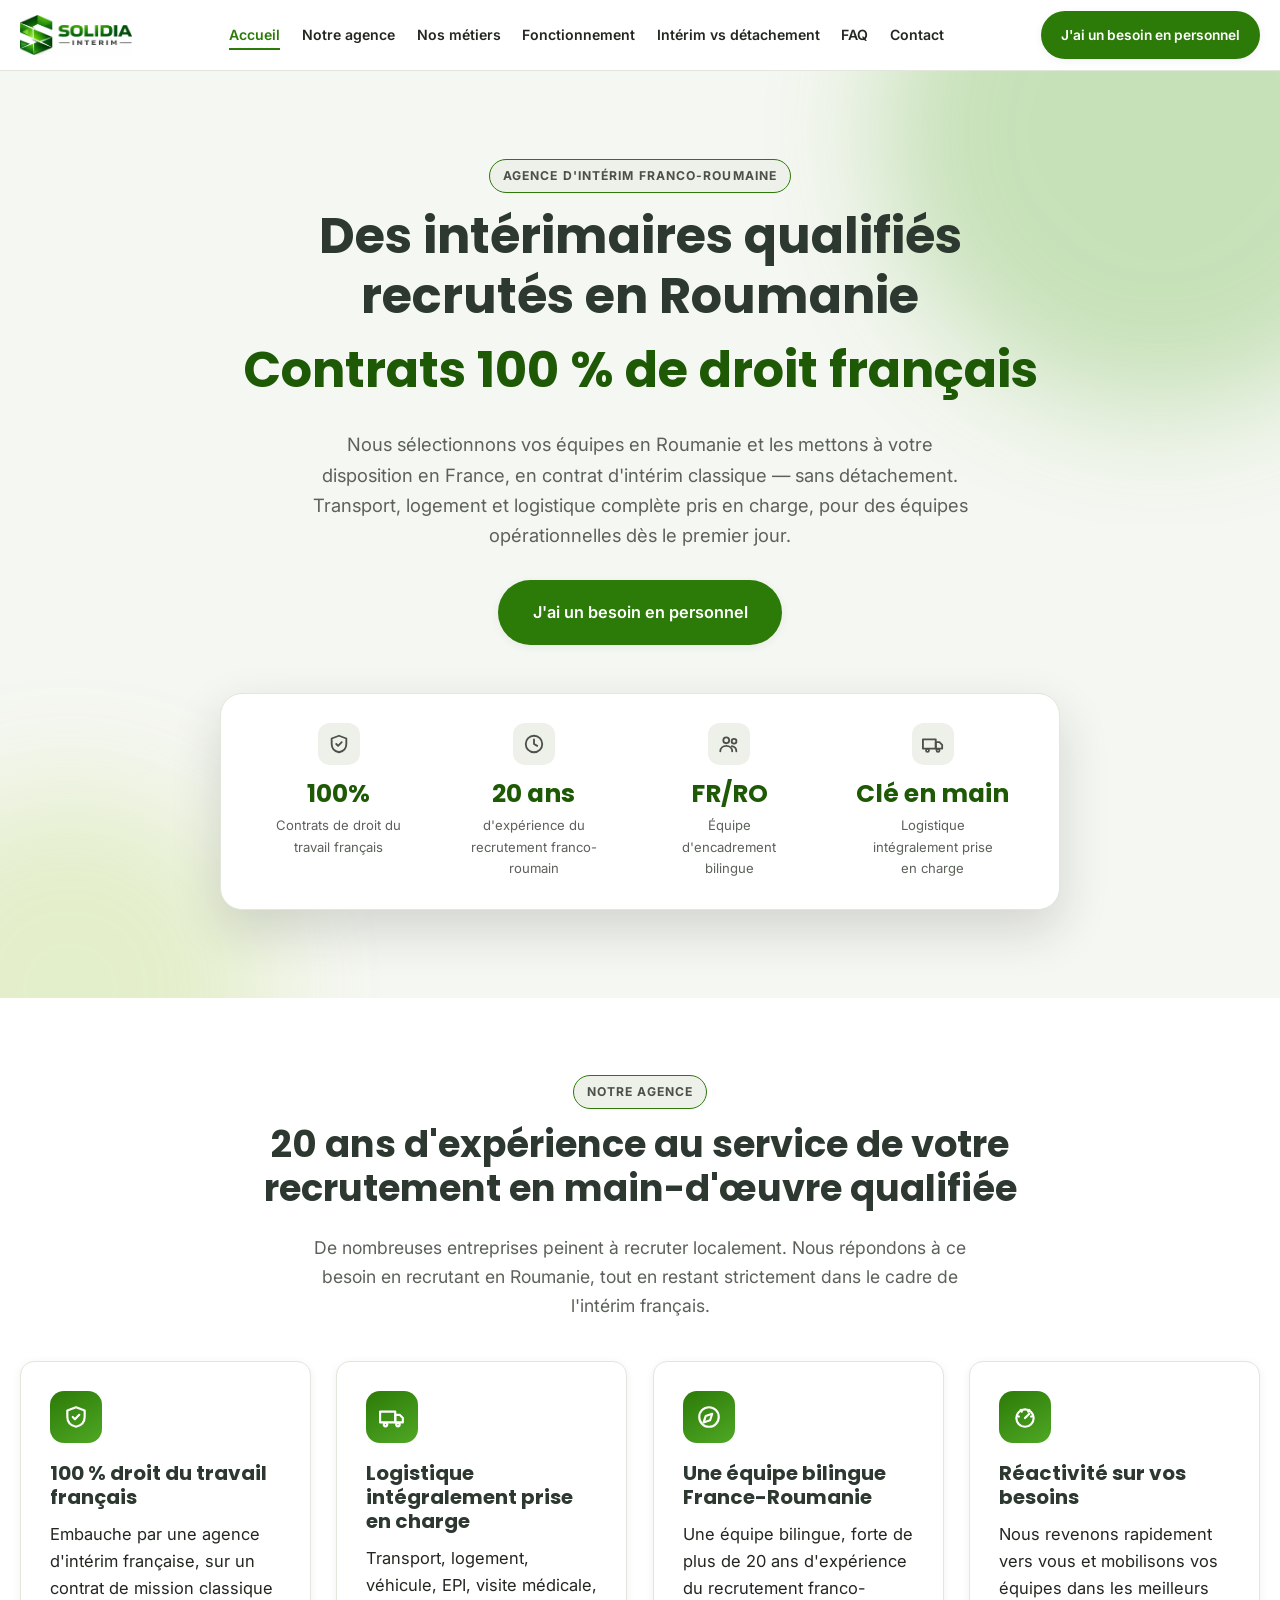
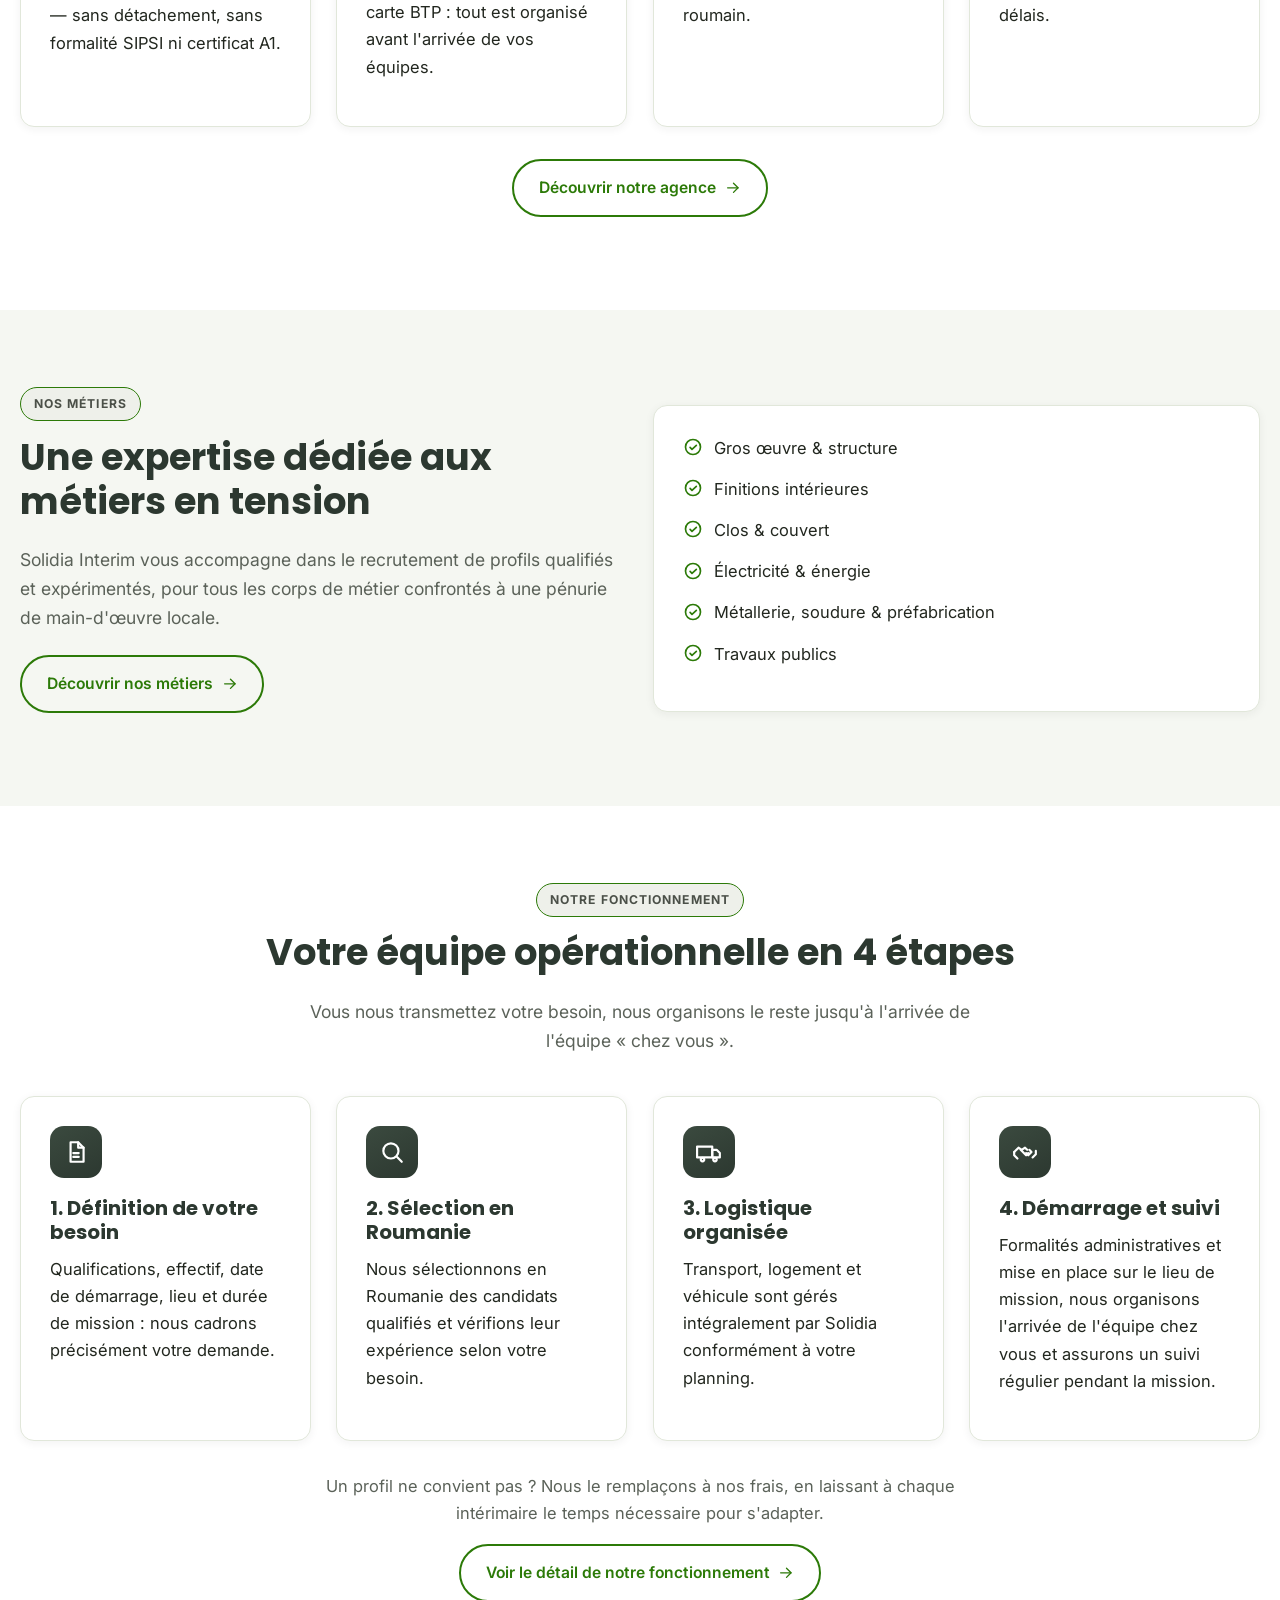
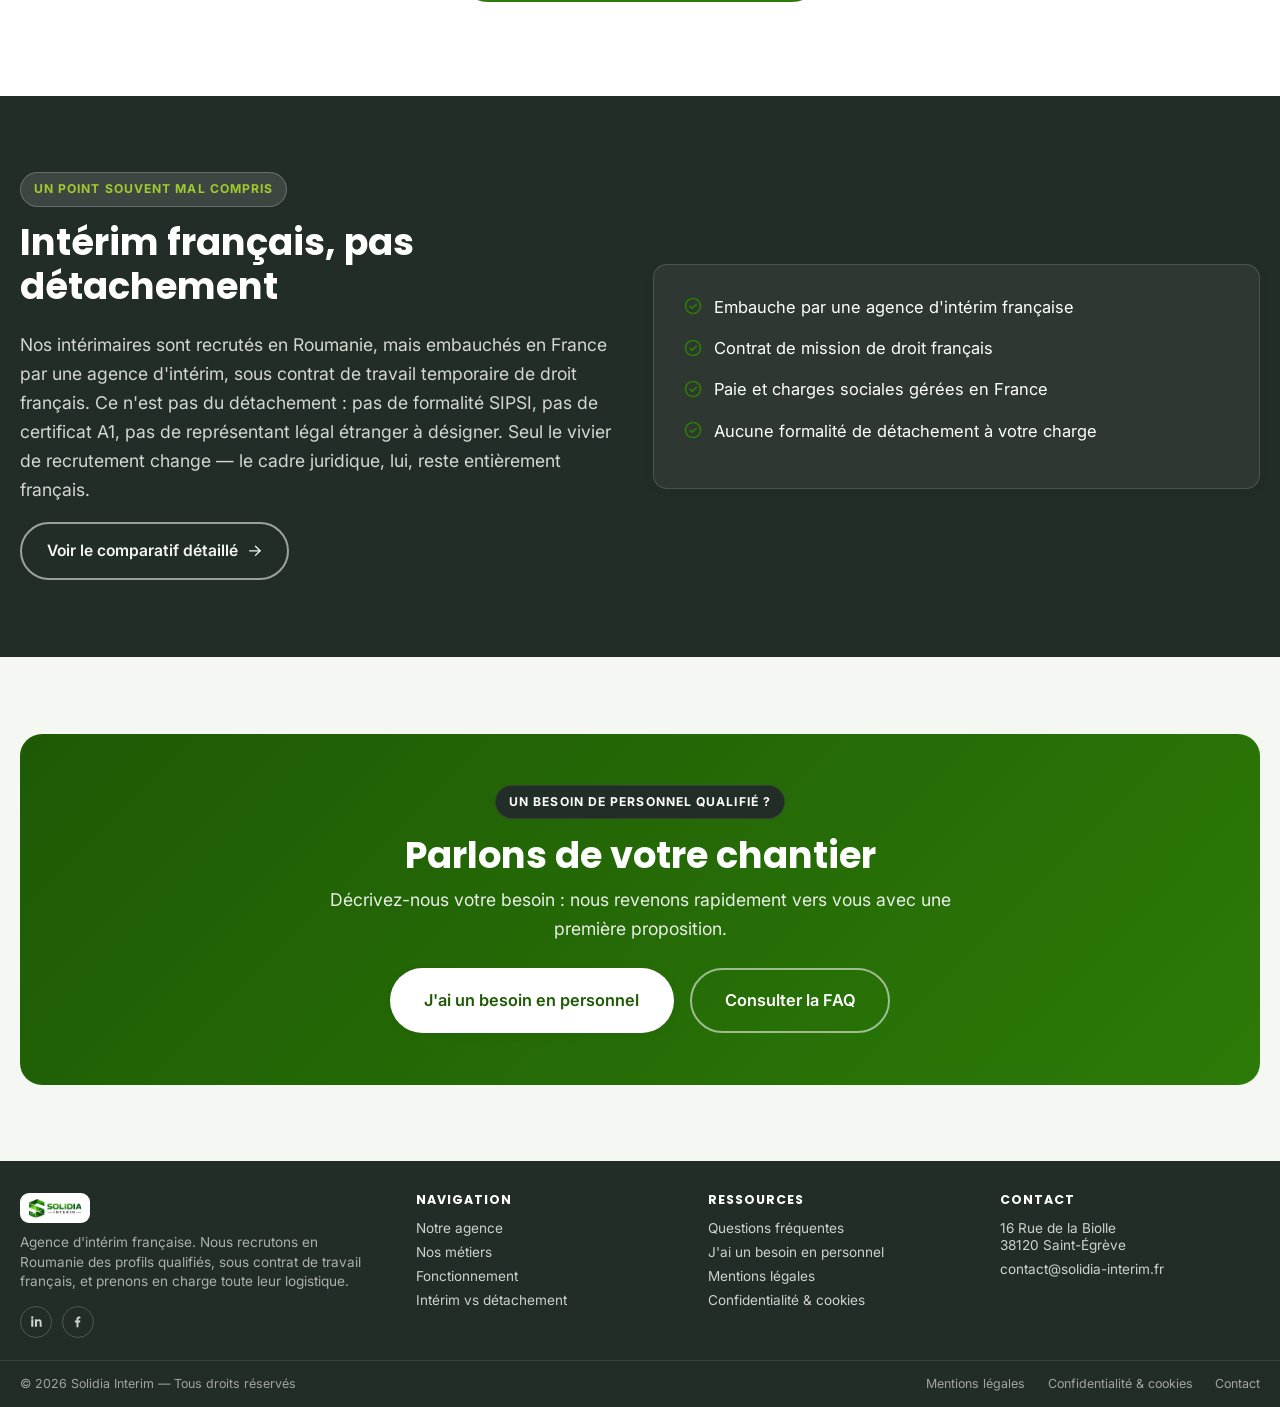
==== index.html @ 589eca1e "Add files via upload" ====
<!DOCTYPE html>
<html lang="fr">
<head>
<!-- Google tag (gtag.js) -->
<script async src="https://www.googletagmanager.com/gtag/js?id=G-4DT7WK8C0K"></script>
<script>
  window.dataLayer = window.dataLayer || [];
  function gtag(){dataLayer.push(arguments);}
  gtag('js', new Date());
  gtag('config', 'G-4DT7WK8C0K');
</script>
<meta charset="UTF-8">
<meta name="viewport" content="width=device-width, initial-scale=1.0">
<title>Solidia Interim | Intérim BTP, recrutement en Roumanie</title>
<meta name="description" content="Solidia Interim recrute vos intérimaires qualifiés en Roumanie sous contrat 100% droit du travail français. Transport, logement et véhicule pris en charge.">
<link rel="canonical" href="https://www.solidia-interim.fr/">
<meta name="robots" content="index, follow">
<meta name="author" content="Solidia Interim">
<link rel="icon" type="image/png" href="images/favicon-32.png" sizes="32x32">
<link rel="icon" type="image/png" href="images/favicon-512.png" sizes="512x512">
<link rel="apple-touch-icon" href="images/apple-touch-icon.png">
<meta property="og:type" content="website">
<meta property="og:site_name" content="Solidia Interim">
<meta property="og:title" content="Solidia Interim | Intérim BTP, recrutement en Roumanie">
<meta property="og:description" content="Solidia Interim recrute vos intérimaires qualifiés en Roumanie sous contrat 100% droit du travail français. Transport, logement et véhicule pris en charge.">
<meta property="og:url" content="https://www.solidia-interim.fr/">
<meta property="og:image" content="https://www.solidia-interim.fr/images/og-image.png">
<meta property="og:image:width" content="1200">
<meta property="og:image:height" content="630">
<meta name="twitter:image" content="https://www.solidia-interim.fr/images/og-image.png">
<meta property="og:locale" content="fr_FR">
<meta name="twitter:card" content="summary_large_image">
<meta name="twitter:title" content="Solidia Interim | Intérim BTP, recrutement en Roumanie">
<meta name="twitter:description" content="Solidia Interim recrute vos intérimaires qualifiés en Roumanie sous contrat 100% droit du travail français. Transport, logement et véhicule pris en charge.">
<link rel="preconnect" href="https://fonts.googleapis.com">
<link rel="preconnect" href="https://fonts.gstatic.com" crossorigin>
<link href="https://fonts.googleapis.com/css2?family=Inter:wght@400;500;600;700&family=Poppins:wght@600;700&display=swap" rel="stylesheet">
<link rel="stylesheet" href="css/styles.css">
<script type="application/ld+json">
{
  "@context": "https://schema.org",
  "@type": "EmploymentAgency",
  "name": "Solidia Interim",
  "url": "https://www.solidia-interim.fr/",
  "logo": "https://www.solidia-interim.fr/images/logo.png",
  "image": "https://www.solidia-interim.fr/images/logo.png",
  "description": "Agence d'intérim française spécialisée dans le recrutement de personnel qualifié en Roumanie, sous contrats 100% droit du travail français, avec prise en charge complète du transport, du logement et du véhicule.",
  "areaServed": {
    "@type": "Country",
    "name": "France"
  },
  "address": {
    "@type": "PostalAddress",
    "streetAddress": "16 Rue de la Biolle",
    "postalCode": "38120",
    "addressLocality": "Saint-Égrève",
    "addressCountry": "FR"
  },
  "sameAs": []
}
</script>
</head>
<body>
<a class="skip-link" href="#main">Aller au contenu</a>
<header class="site-header">
  <div class="container header-bar">
    <a href="index.html" class="brand" aria-label="Solidia Interim — accueil">
      <img src="images/logo.png" alt="Solidia Interim" width="180" height="64" style="height:40px;width:auto;flex:none;">
    </a>
    <nav class="main-nav" aria-label="Navigation principale">
      <ul style="display:flex; gap:1.35rem; align-items:center;">
        <li><a href="index.html" class="active">Accueil</a></li>
        <li><a href="qui-sommes-nous.html">Notre agence</a></li>
        <li><a href="nos-secteurs.html">Nos métiers</a></li>
        <li><a href="comment-ca-marche.html">Fonctionnement</a></li>
        <li><a href="interim-vs-detachement.html">Intérim vs détachement</a></li>
        <li><a href="faq.html">FAQ</a></li>
        <li><a href="contact.html">Contact</a></li>
      </ul>
    </nav>
    <div class="header-cta">
      <a class="btn btn-primary" href="contact.html">J'ai un besoin en personnel</a>
      <button class="nav-toggle" aria-label="Ouvrir le menu"><svg viewBox="0 0 24 24" fill="none" stroke="currentColor" stroke-width="2" stroke-linecap="round" stroke-linejoin="round"><path d="M3 6h18M3 12h18M3 18h18"/></svg></button>
    </div>
  </div>
</header>
<div class="mobile-nav" role="dialog" aria-modal="true">
  <div class="mobile-nav-head">
    <img src="images/logo.png" alt="Solidia Interim" style="height:34px;width:auto;background:#fff;padding:.4rem .6rem;border-radius:8px;">
    <button class="mobile-nav-close" aria-label="Fermer le menu" style="background:none;border:none;color:#fff;"><svg viewBox="0 0 24 24" fill="none" stroke="currentColor" stroke-width="2" stroke-linecap="round" stroke-linejoin="round"><path d="M18 6L6 18M6 6l12 12"/></svg></button>
  </div>
  <a href="index.html">Accueil</a>
      <a href="qui-sommes-nous.html">Notre agence</a>
      <a href="nos-secteurs.html">Nos métiers</a>
      <a href="comment-ca-marche.html">Fonctionnement</a>
      <a href="interim-vs-detachement.html">Intérim vs détachement</a>
      <a href="faq.html">FAQ</a>
      <a href="contact.html">Contact</a>
  <a class="btn btn-primary btn-block" href="contact.html">J'ai un besoin en personnel</a>
</div>
<main id="main">

<section class="hero">
  <div class="hero-blob b1"></div>
  <div class="hero-blob b2"></div>
  <div class="container">
    <span class="kicker">Agence d'intérim franco-roumaine</span>
    <h1>Des intérimaires qualifiés<br>recrutés en Roumanie<br><span class="accent">Contrats 100&nbsp;% de droit français</span></h1>
    <p class="lead">Nous sélectionnons vos équipes en Roumanie et les mettons à votre disposition en France, en contrat d'intérim classique — sans détachement. Transport, logement et logistique complète pris en charge, pour des équipes opérationnelles dès le premier jour.</p>
    <div class="hero-actions">
      <a href="contact.html" class="btn btn-primary btn-lg">J'ai un besoin en personnel</a>
    </div>
    <div class="hero-float-card">
      <div><div class="icon-badge"><svg viewBox="0 0 24 24" fill="none" stroke="currentColor" stroke-width="2" stroke-linecap="round" stroke-linejoin="round"><path d="M12 3l8 3v6c0 4.5-3.2 7.9-8 9-4.8-1.1-8-4.5-8-9V6z"/><path d="M9 12l2 2 4-4"/></svg></div><div class="num">100%</div><div class="lbl">Contrats de droit du travail français</div></div>
      <div><div class="icon-badge"><svg viewBox="0 0 24 24" fill="none" stroke="currentColor" stroke-width="2" stroke-linecap="round" stroke-linejoin="round"><circle cx="12" cy="12" r="9"/><path d="M12 7v5l3.5 2"/></svg></div><div class="num">20 ans</div><div class="lbl">d'expérience du recrutement franco-roumain</div></div>
      <div><div class="icon-badge"><svg viewBox="0 0 24 24" fill="none" stroke="currentColor" stroke-width="2" stroke-linecap="round" stroke-linejoin="round"><circle cx="9" cy="8" r="3.2"/><path d="M2.5 20c0-3.6 2.9-6 6.5-6s6.5 2.4 6.5 6"/><circle cx="17.5" cy="9" r="2.6"/><path d="M15 14.3c2.9.4 5 2.5 5 5.7"/></svg></div><div class="num">FR/RO</div><div class="lbl">Équipe d'encadrement bilingue</div></div>
      <div><div class="icon-badge"><svg viewBox="0 0 24 24" fill="none" stroke="currentColor" stroke-width="2" stroke-linecap="round" stroke-linejoin="round"><rect x="1" y="7" width="14" height="10"/><path d="M15 10h4l3 3v4h-7z"/><circle cx="6" cy="19" r="1.6"/><circle cx="17.5" cy="19" r="1.6"/></svg></div><div class="num">Clé en main</div><div class="lbl">Logistique intégralement prise en charge</div></div>
    </div>
  </div>
</section>

<section>
  <div class="container">
    <div class="section-head center">
      <span class="kicker">Notre agence</span>
      <h2>20 ans d'expérience au service de votre recrutement en main-d'œuvre qualifiée</h2>
      <p class="lead" style="margin-inline:auto;">De nombreuses entreprises peinent à recruter localement. Nous répondons à ce besoin en recrutant en Roumanie, tout en restant strictement dans le cadre de l'intérim français.</p>
    </div>
    <div class="grid grid-4">
      <div class="card">
        <div class="icon-badge"><svg viewBox="0 0 24 24" fill="none" stroke="currentColor" stroke-width="2" stroke-linecap="round" stroke-linejoin="round"><path d="M12 3l8 3v6c0 4.5-3.2 7.9-8 9-4.8-1.1-8-4.5-8-9V6z"/><path d="M9 12l2 2 4-4"/></svg></div>
        <h3>100&nbsp;% droit du travail français</h3>
        <p>Embauche par une agence d'intérim française, sur un contrat de mission classique — sans détachement, sans formalité SIPSI ni certificat A1.</p>
      </div>
      <div class="card">
        <div class="icon-badge"><svg viewBox="0 0 24 24" fill="none" stroke="currentColor" stroke-width="2" stroke-linecap="round" stroke-linejoin="round"><rect x="1" y="7" width="14" height="10"/><path d="M15 10h4l3 3v4h-7z"/><circle cx="6" cy="19" r="1.6"/><circle cx="17.5" cy="19" r="1.6"/></svg></div>
        <h3>Logistique intégralement prise en charge</h3>
        <p>Transport, logement, véhicule, EPI, visite médicale, carte BTP&nbsp;: tout est organisé avant l'arrivée de vos équipes.</p>
      </div>
      <div class="card">
        <div class="icon-badge"><svg viewBox="0 0 24 24" fill="none" stroke="currentColor" stroke-width="2" stroke-linecap="round" stroke-linejoin="round"><circle cx="12" cy="12" r="9"/><path d="M15 9l-2 6-6 2 2-6z"/></svg></div>
        <h3>Une équipe bilingue France-Roumanie</h3>
        <p>Une équipe bilingue, forte de plus de 20 ans d'expérience du recrutement franco-roumain.</p>
      </div>
      <div class="card">
        <div class="icon-badge"><svg viewBox="0 0 24 24" fill="none" stroke="currentColor" stroke-width="2" stroke-linecap="round" stroke-linejoin="round"><circle cx="12" cy="13" r="8"/><path d="M12 13l4-4"/><path d="M8 5.5L9 7M16 5.5L15 7M4.5 11L6.3 11.6M19.5 11l-1.8.6"/></svg></div>
        <h3>Réactivité sur vos besoins</h3>
        <p>Nous revenons rapidement vers vous et mobilisons vos équipes dans les meilleurs délais.</p>
      </div>
    </div>
    <p class="text-center" style="margin-top:2rem;"><a href="qui-sommes-nous.html" class="btn btn-outline">Découvrir notre agence <svg viewBox="0 0 24 24" fill="none" stroke="currentColor" stroke-width="2" stroke-linecap="round" stroke-linejoin="round"><path d="M4 12h16"/><path d="M13 5l7 7-7 7"/></svg></a></p>
  </div>
</section>

<section class="section-alt">
  <div class="container">
    <div class="grid grid-2" style="align-items:center;">
      <div>
        <span class="kicker">Nos métiers</span>
        <h2>Une expertise dédiée aux métiers en tension</h2>
        <p class="lead">Solidia Interim vous accompagne dans le recrutement de profils qualifiés et expérimentés, pour tous les corps de métier confrontés à une pénurie de main-d'œuvre locale.</p>
        <p style="margin-top:1.4rem;"><a href="nos-secteurs.html" class="btn btn-outline">Découvrir nos métiers <svg viewBox="0 0 24 24" fill="none" stroke="currentColor" stroke-width="2" stroke-linecap="round" stroke-linejoin="round"><path d="M4 12h16"/><path d="M13 5l7 7-7 7"/></svg></a></p>
      </div>
      <div class="card" style="background:#fff; border:1px solid var(--border-soft);">
        <ul class="check-list mb-0">
          <li><svg viewBox="0 0 24 24" fill="none" stroke="currentColor" stroke-width="2" stroke-linecap="round" stroke-linejoin="round"><circle cx="12" cy="12" r="9"/><path d="M8.5 12.5l2.3 2.3L16 10"/></svg><span>Gros œuvre &amp; structure</span></li>
          <li><svg viewBox="0 0 24 24" fill="none" stroke="currentColor" stroke-width="2" stroke-linecap="round" stroke-linejoin="round"><circle cx="12" cy="12" r="9"/><path d="M8.5 12.5l2.3 2.3L16 10"/></svg><span>Finitions intérieures</span></li>
          <li><svg viewBox="0 0 24 24" fill="none" stroke="currentColor" stroke-width="2" stroke-linecap="round" stroke-linejoin="round"><circle cx="12" cy="12" r="9"/><path d="M8.5 12.5l2.3 2.3L16 10"/></svg><span>Clos &amp; couvert</span></li>
          <li><svg viewBox="0 0 24 24" fill="none" stroke="currentColor" stroke-width="2" stroke-linecap="round" stroke-linejoin="round"><circle cx="12" cy="12" r="9"/><path d="M8.5 12.5l2.3 2.3L16 10"/></svg><span>Électricité &amp; énergie</span></li>
          <li><svg viewBox="0 0 24 24" fill="none" stroke="currentColor" stroke-width="2" stroke-linecap="round" stroke-linejoin="round"><circle cx="12" cy="12" r="9"/><path d="M8.5 12.5l2.3 2.3L16 10"/></svg><span>Métallerie, soudure &amp; préfabrication</span></li>
          <li><svg viewBox="0 0 24 24" fill="none" stroke="currentColor" stroke-width="2" stroke-linecap="round" stroke-linejoin="round"><circle cx="12" cy="12" r="9"/><path d="M8.5 12.5l2.3 2.3L16 10"/></svg><span>Travaux publics</span></li>
        </ul>
      </div>
    </div>
  </div>
</section>

<section>
  <div class="container">
    <div class="section-head center">
      <span class="kicker">Notre fonctionnement</span>
      <h2>Votre équipe opérationnelle en 4 étapes</h2>
      <p class="lead" style="margin-inline:auto;">Vous nous transmettez votre besoin, nous organisons le reste jusqu'à l'arrivée de l'équipe «&nbsp;chez vous&nbsp;».</p>
    </div>
    <div class="grid grid-4">
      <div class="card"><div class="icon-badge alt"><svg viewBox="0 0 24 24" fill="none" stroke="currentColor" stroke-width="2" stroke-linecap="round" stroke-linejoin="round"><path d="M7 3h7l5 5v13H7z"/><path d="M14 3v5h5"/><path d="M9.5 13h5M9.5 16.5h5"/></svg></div><h3>1. Définition de votre besoin</h3><p>Qualifications, effectif, date de démarrage, lieu et durée de mission&nbsp;: nous cadrons précisément votre demande.</p></div>
      <div class="card"><div class="icon-badge alt"><svg viewBox="0 0 24 24" fill="none" stroke="currentColor" stroke-width="2" stroke-linecap="round" stroke-linejoin="round"><circle cx="11" cy="11" r="7"/><path d="M21 21l-4.3-4.3"/></svg></div><h3>2. Sélection en Roumanie</h3><p>Nous sélectionnons en Roumanie des candidats qualifiés et vérifions leur expérience selon votre besoin.</p></div>
      <div class="card"><div class="icon-badge alt"><svg viewBox="0 0 24 24" fill="none" stroke="currentColor" stroke-width="2" stroke-linecap="round" stroke-linejoin="round"><rect x="1" y="7" width="14" height="10"/><path d="M15 10h4l3 3v4h-7z"/><circle cx="6" cy="19" r="1.6"/><circle cx="17.5" cy="19" r="1.6"/></svg></div><h3>3. Logistique organisée</h3><p>Transport, logement et véhicule sont gérés intégralement par Solidia conformément à votre planning.</p></div>
      <div class="card"><div class="icon-badge alt"><svg viewBox="0 0 24 24" fill="none" stroke="currentColor" stroke-width="2" stroke-linecap="round" stroke-linejoin="round"><path d="M2 12l4-4 3 2 3-2 2 2"/><path d="M8 10l5 5 2-2"/><path d="M13 13l2 2 3-3-2-2"/><path d="M2 12v3l3 3"/><path d="M22 11v3l-3 3"/></svg></div><h3>4. Démarrage et suivi</h3><p>Formalités administratives et mise en place sur le lieu de mission, nous organisons l'arrivée de l'équipe chez vous et assurons un suivi régulier pendant la mission.</p></div>
    </div>
    <p class="text-center" style="margin-top:2rem; max-width:640px; margin-inline:auto; color:var(--text-muted);">Un profil ne convient pas&nbsp;? Nous le remplaçons à nos frais, en laissant à chaque intérimaire le temps nécessaire pour s'adapter.</p>
    <p class="text-center" style="margin-top:.9rem;"><a href="comment-ca-marche.html" class="btn btn-outline">Voir le détail de notre fonctionnement <svg viewBox="0 0 24 24" fill="none" stroke="currentColor" stroke-width="2" stroke-linecap="round" stroke-linejoin="round"><path d="M4 12h16"/><path d="M13 5l7 7-7 7"/></svg></a></p>
  </div>
</section>

<section class="section-dark">
  <div class="container">
    <div class="grid grid-2" style="align-items:center;">
      <div>
        <span class="kicker">Un point souvent mal compris</span>
        <h2>Intérim français, pas détachement</h2>
        <p class="lead">Nos intérimaires sont recrutés en Roumanie, mais embauchés en France par une agence d'intérim, sous contrat de travail temporaire de droit français. Ce n'est pas du détachement&nbsp;: pas de formalité SIPSI, pas de certificat A1, pas de représentant légal étranger à désigner. Seul le vivier de recrutement change — le cadre juridique, lui, reste entièrement français.</p>
        <a href="interim-vs-detachement.html" class="btn btn-ghost">Voir le comparatif détaillé <svg viewBox="0 0 24 24" fill="none" stroke="currentColor" stroke-width="2" stroke-linecap="round" stroke-linejoin="round"><path d="M4 12h16"/><path d="M13 5l7 7-7 7"/></svg></a>
      </div>
      <div class="card" style="background:rgba(255,255,255,.05); border:1px solid rgba(255,255,255,.14); color:#fff;">
        <ul class="check-list mb-0">
          <li><svg viewBox="0 0 24 24" fill="none" stroke="currentColor" stroke-width="2" stroke-linecap="round" stroke-linejoin="round"><circle cx="12" cy="12" r="9"/><path d="M8.5 12.5l2.3 2.3L16 10"/></svg><span>Embauche par une agence d'intérim française</span></li>
          <li><svg viewBox="0 0 24 24" fill="none" stroke="currentColor" stroke-width="2" stroke-linecap="round" stroke-linejoin="round"><circle cx="12" cy="12" r="9"/><path d="M8.5 12.5l2.3 2.3L16 10"/></svg><span>Contrat de mission de droit français</span></li>
          <li><svg viewBox="0 0 24 24" fill="none" stroke="currentColor" stroke-width="2" stroke-linecap="round" stroke-linejoin="round"><circle cx="12" cy="12" r="9"/><path d="M8.5 12.5l2.3 2.3L16 10"/></svg><span>Paie et charges sociales gérées en France</span></li>
          <li><svg viewBox="0 0 24 24" fill="none" stroke="currentColor" stroke-width="2" stroke-linecap="round" stroke-linejoin="round"><circle cx="12" cy="12" r="9"/><path d="M8.5 12.5l2.3 2.3L16 10"/></svg><span>Aucune formalité de détachement à votre charge</span></li>
        </ul>
      </div>
    </div>
  </div>
</section>

<section class="section-alt">
  <div class="container">
    <div class="cta-band">
      <span class="kicker">Un besoin de personnel qualifié&nbsp;?</span>
      <h2>Parlons de votre chantier</h2>
      <p class="lead">Décrivez-nous votre besoin&nbsp;: nous revenons rapidement vers vous avec une première proposition.</p>
      <div class="actions">
        <a href="contact.html" class="btn btn-primary btn-lg">J'ai un besoin en personnel</a>
        <a href="faq.html" class="btn btn-ghost btn-lg">Consulter la FAQ</a>
      </div>
    </div>
  </div>
</section>

</main>
<footer class="site-footer">
  <div class="container footer-top">
    <div class="footer-brand">
      <img src="images/logo.png" alt="Solidia Interim">
      <p>Agence d'intérim française. Nous recrutons en Roumanie des profils qualifiés, sous contrat de travail français, et prenons en charge toute leur logistique.</p>
      <div class="footer-social">
        <a href="#" aria-label="Solidia Interim sur LinkedIn"><svg viewBox="0 0 24 24" fill="currentColor"><path d="M6.94 8.5H3.56V20.4h3.38zM5.25 3.6a1.96 1.96 0 1 0 0 3.92 1.96 1.96 0 0 0 0-3.92zM20.44 20.4h-3.37v-5.86c0-1.4-.03-3.2-1.95-3.2-1.96 0-2.26 1.53-2.26 3.1v5.96H9.5V8.5h3.24v1.63h.05c.45-.85 1.56-1.75 3.2-1.75 3.42 0 4.05 2.25 4.05 5.18z"/></svg></a>
        <a href="#" aria-label="Solidia Interim sur Facebook"><svg viewBox="0 0 24 24" fill="currentColor"><path d="M13.5 21v-7.6h2.6l.4-3h-3v-1.9c0-.87.24-1.46 1.5-1.46h1.6V4.3c-.28-.04-1.23-.12-2.34-.12-2.32 0-3.9 1.4-3.9 4V10.4H7.8v3h2.6V21z"/></svg></a>
      </div>
    </div>
    <div class="footer-col">
      <h4>Navigation</h4>
      <ul>
        <li><a href="qui-sommes-nous.html">Notre agence</a></li>
        <li><a href="nos-secteurs.html">Nos métiers</a></li>
        <li><a href="comment-ca-marche.html">Fonctionnement</a></li>
        <li><a href="interim-vs-detachement.html">Intérim vs détachement</a></li>
      </ul>
    </div>
    <div class="footer-col">
      <h4>Ressources</h4>
      <ul>
        <li><a href="faq.html">Questions fréquentes</a></li>
        <li><a href="contact.html">J'ai un besoin en personnel</a></li>
        <li><a href="mentions-legales.html">Mentions légales</a></li>
        <li><a href="confidentialite.html">Confidentialité &amp; cookies</a></li>
      </ul>
    </div>
    <div class="footer-col">
      <h4>Contact</h4>
      <ul>
        <li>16 Rue de la Biolle<br>38120 Saint-Égrève</li>
        <li><a href="mailto:contact@solidia-interim.fr">contact@solidia-interim.fr</a></li>
      </ul>
    </div>
  </div>
  <div class="container footer-bottom">
    <span>© <span class="current-year">2026</span> Solidia Interim — Tous droits réservés</span>
    <div class="footer-legal-links">
      <a href="mentions-legales.html">Mentions légales</a>
      <a href="confidentialite.html">Confidentialité &amp; cookies</a>
      <a href="contact.html">Contact</a>
    </div>
  </div>
</footer>
<script src="js/main.js"></script>
</body>
</html>
---- css/styles.css ----
/* =========================================================
   Solidia Interim — Design system
   Palette extraite du logo officiel (vert Solidia)
   ========================================================= */

:root{
  /* Couleurs de marque (issues du logo) */
  --brand-green:        #2C7A08;
  --brand-green-dark:   #1E5A05;
  --brand-green-light:  #4FA824;
  --brand-lime:         #9FCB2E;
  --brand-charcoal:     #2C3830;
  --brand-charcoal-2:   #232D27;
  --brand-gray:         #6C6C6C;

  /* Neutres */
  --text-main:   #22271F;
  --text-muted:  #5B6259;
  --text-invert: #F3F6EF;
  --bg-white:    #FFFFFF;
  --bg-light:    #F5F7F2;
  --bg-light-2:  #EEF2E9;
  --border-soft: #E1E7DA;

  /* Effets */
  --radius-sm: 8px;
  --radius-md: 14px;
  --radius-lg: 22px;
  --shadow-sm: 0 2px 10px rgba(34,39,31,.06);
  --shadow-md: 0 10px 30px rgba(34,39,31,.10);
  --shadow-lg: 0 20px 50px rgba(34,39,31,.16);

  --container: 1280px;
  --gap: clamp(1.25rem, 2vw, 2.5rem);

  --font-head: 'Poppins', 'Segoe UI', system-ui, sans-serif;
  --font-body: 'Inter', 'Segoe UI', system-ui, sans-serif;
}

*,*::before,*::after{ box-sizing:border-box; }
html{ scroll-behavior:smooth; }
html{ max-width:100%; overflow-x:hidden; }
body{ max-width:100%; }
body{
  margin:0;
  font-family:var(--font-body);
  color:var(--text-main);
  background:var(--bg-white);
  line-height:1.65;
  font-size:16.5px;
  -webkit-font-smoothing:antialiased;
}
img{ max-width:100%; display:block; }
svg{ width:1em; height:1em; flex:none; }
a{ color:inherit; text-decoration:none; }
ul{ margin:0; padding:0; list-style:none; }
h1,h2,h3,h4{
  font-family:var(--font-head);
  color:var(--brand-charcoal);
  line-height:1.2;
  margin:0 0 .6em;
  font-weight:700;
}
h1{ font-size:clamp(2.1rem, 4vw, 3.1rem); }
h2{ font-size:clamp(1.6rem, 3vw, 2.3rem); }
h3{ font-size:1.25rem; }
p{ margin:0 0 1em; }
.container{
  width:100%;
  max-width:var(--container);
  margin-inline:auto;
  padding-inline:1.25rem;
}
section{ padding:clamp(3rem, 6vw, 5.5rem) 0; }
.section-alt{ background:var(--bg-light); }
.section-dark{ background:var(--brand-charcoal-2); color:var(--text-invert); }
.section-dark h2, .section-dark h3{ color:#fff; }
.section-dark .lead{ color:rgba(243,246,239,.85); }

/* Eyebrow / kicker — rounded badge (not a dash-line eyebrow) */
.kicker{
  display:inline-flex;
  align-items:center;
  gap:.5em;
  background:#EEF0EA;
  color:#4B5048;
  border:1px solid var(--brand-green);
  padding:.5em 1.05em;
  border-radius:999px;
  font-size:.76rem;
  font-weight:700;
  letter-spacing:.09em;
  text-transform:uppercase;
  margin-bottom:1.1em;
}
.section-dark .kicker{ background:rgba(255,255,255,.12); color:var(--brand-lime); border-color:rgba(255,255,255,.22); }

.lead{ font-size:1.1rem; color:var(--text-muted); max-width:60ch; }
.section-head{ max-width:760px; margin-bottom:2.6rem; }
.section-head.center{ margin-inline:auto; text-align:center; }

/* Buttons */
.btn{
  display:inline-flex;
  align-items:center;
  justify-content:center;
  gap:.55em;
  padding:.9em 1.6em;
  border-radius:999px;
  font-weight:600;
  font-size:.98rem;
  border:2px solid transparent;
  cursor:pointer;
  transition:transform .15s ease, box-shadow .15s ease, background .15s ease, color .15s ease, border-color .15s ease;
  text-align:center;
  max-width:100%;
}
.btn-primary{
  background:var(--brand-green);
  color:#fff;
  box-shadow:var(--shadow-sm);
}
.btn-primary:hover{ background:var(--brand-green-dark); transform:translateY(-2px); box-shadow:var(--shadow-md); }
.btn-ghost{
  background:transparent;
  border-color:rgba(255,255,255,.55);
  color:inherit;
}
.btn-ghost:hover{ border-color:#fff; transform:translateY(-2px); }
.btn-outline{
  background:transparent;
  border-color:var(--brand-green);
  color:var(--brand-green);
}
.btn-outline:hover{ background:var(--brand-green); color:#fff; transform:translateY(-2px); }
.btn-lg{ padding:1.05em 2em; font-size:1.02rem; }
.btn-block{ width:100%; }

/* Header */
.site-header{
  position:sticky; top:0; z-index:100;
  background:rgba(255,255,255,.92);
  backdrop-filter:saturate(160%) blur(10px);
  border-bottom:1px solid var(--border-soft);
}
.header-bar{
  display:flex; align-items:center; justify-content:space-between;
  gap:1.5rem;
  padding-block:.7rem;
}
.brand{ display:flex; align-items:center; gap:.6rem; flex:none; }
.brand img{ height:42px; width:auto; flex:none; aspect-ratio:971/346; }
.main-nav{ display:flex; align-items:center; gap:1.35rem; }
.main-nav a{
  font-size:.88rem; font-weight:600; color:var(--text-main);
  position:relative; padding:.3rem 0; white-space:nowrap;
}
.main-nav a::after{
  content:""; position:absolute; left:0; bottom:-2px; height:2px; width:0;
  background:var(--brand-green); transition:width .2s ease;
}
.main-nav a:hover::after, .main-nav a.active::after{ width:100%; }
.main-nav a.active{ color:var(--brand-green); }
.header-cta{ display:flex; align-items:center; gap:1rem; }
.header-cta .btn-primary{ white-space:nowrap; font-size:.86rem; padding:.75em 1.3em; }
.phone-link{ display:flex; align-items:center; gap:.45em; font-weight:700; font-size:.95rem; }
.phone-link svg{ width:18px; height:18px; color:var(--brand-green); }
.nav-toggle{
  display:none; background:none; border:none; cursor:pointer; padding:.4rem;
}
.nav-toggle svg{ width:26px; height:26px; }

/* Hero — light, centered, soft background shapes */
.hero{
  position:relative;
  background:var(--bg-light);
  overflow:hidden;
  padding-block:clamp(3.5rem,7vw,5.5rem);
}
.hero-blob{ position:absolute; border-radius:50%; filter:blur(60px); z-index:0; pointer-events:none; }
.hero-blob.b1{ width:560px; height:560px; background:var(--brand-green-light); opacity:.28; top:-220px; right:-160px; }
.hero-blob.b2{ width:400px; height:400px; background:var(--brand-lime); opacity:.20; bottom:-190px; left:-130px; }
.hero .container{ position:relative; z-index:2; text-align:center; }
.hero h1{ margin-inline:auto; max-width:34ch; }
.hero h1 .accent{ color:var(--brand-green-dark); display:inline-block; margin-top:.3em; }
.hero .lead{ margin-inline:auto; text-align:center; font-size:1.15rem; max-width:56ch; color:var(--text-muted); }
.hero-actions{ display:flex; flex-wrap:wrap; gap:1rem; margin-top:1.8rem; justify-content:center; }
.hero-float-card{
  position:relative; z-index:2;
  margin:3rem auto 0; max-width:840px;
  background:#fff; border:1px solid var(--border-soft); border-radius:var(--radius-lg);
  box-shadow:var(--shadow-lg); padding:1.8rem 2rem;
  display:flex; justify-content:space-around; flex-wrap:wrap; gap:1.5rem;
}
.hero-float-card div{ text-align:center; }
.hero-float-card .icon-badge{ width:42px; height:42px; border-radius:12px; margin:0 auto .6rem; background:#EEF0EA; color:#4B5048; }
.hero-float-card .icon-badge svg{ width:22px; height:22px; }
.hero-float-card .num{ font-family:var(--font-head); font-weight:700; font-size:1.55rem; color:var(--brand-green-dark); }
.hero-float-card .lbl{ font-size:.82rem; color:var(--text-muted); max-width:17ch; margin-inline:auto; }

/* Breadcrumb / page header (inner pages) — light, consistent with the hero */
.page-hero{
  background:var(--bg-light);
  border-bottom:1px solid var(--border-soft);
  padding-block:3.2rem 2.8rem;
}
.page-hero h1{ color:var(--brand-charcoal); margin-bottom:.5rem; }
.breadcrumb{ font-size:.85rem; color:var(--text-muted); margin-bottom:1rem; }
.breadcrumb a{ color:var(--brand-green-dark); font-weight:600; }
.breadcrumb a:hover{ text-decoration:underline; }

/* Grids & cards */
.grid{ display:grid; gap:var(--gap); }
.grid-2{ grid-template-columns:repeat(2,minmax(0,1fr)); }
.grid-3{ grid-template-columns:repeat(3,minmax(0,1fr)); }
.grid-4{ grid-template-columns:repeat(4,minmax(0,1fr)); }

.card{
  background:#fff;
  border:1px solid var(--border-soft);
  border-radius:var(--radius-md);
  padding:1.8rem;
  box-shadow:var(--shadow-sm);
  transition:transform .18s ease, box-shadow .18s ease;
}
.card:hover{ transform:translateY(-4px); box-shadow:var(--shadow-md); }
.icon-badge{
  width:52px; height:52px; border-radius:14px;
  display:flex; align-items:center; justify-content:center;
  background:linear-gradient(150deg, var(--brand-green), var(--brand-green-light));
  color:#fff; margin-bottom:1.1rem;
  flex:none;
}
.icon-badge svg{ width:26px; height:26px; }
.icon-badge.alt{ background:linear-gradient(150deg,#3b4a3f,var(--brand-charcoal)); }

.card-row{ display:flex; gap:1rem; align-items:flex-start; }
.card-row .icon-badge{ margin-bottom:0; }

/* Steps */
.steps{ counter-reset:step; }
.step{ position:relative; padding-left:3.4rem; margin-bottom:2.1rem; }
.step:last-child{ margin-bottom:0; }
.step::before{
  counter-increment:step; content:counter(step,decimal-leading-zero);
  position:absolute; left:0; top:0; z-index:1;
  width:2.5rem; height:2.5rem; border-radius:50%;
  background:var(--brand-green); color:#fff;
  display:flex; align-items:center; justify-content:center;
  font-family:var(--font-head); font-weight:700; font-size:.9rem;
}
.step::after{
  content:"";
  position:absolute; left:calc(1.25rem - 1px); top:2.5rem;
  width:2px; height:calc(100% - 2.5rem + 2.1rem);
  background:rgba(44,122,8,.28);
}
.step:last-child::after{ display:none; }

/* Guarantee list */
.check-list li{
  display:flex; gap:.7em; align-items:flex-start; margin-bottom:.85em;
}
.check-list svg{ width:20px; height:20px; color:var(--brand-green); flex:none; margin-top:.15em; }

/* Comparison table */
.table-scroll{ overflow-x:auto; -webkit-overflow-scrolling:touch; border-radius:var(--radius-md); }
.compare{ width:100%; min-width:600px; border-collapse:separate; border-spacing:0; overflow:hidden; border-radius:var(--radius-md); border:1px solid var(--border-soft); }
.compare th, .compare td{ padding:.9rem 1.1rem; text-align:left; font-size:.95rem; border-bottom:1px solid var(--border-soft); vertical-align:top; }
.compare thead th{ background:var(--brand-charcoal-2); color:#fff; font-family:var(--font-head); }
.compare tbody tr:last-child td{ border-bottom:none; }
.compare tbody tr:nth-child(even){ background:var(--bg-light); }
.compare td.ok{ color:var(--brand-green-dark); font-weight:700; }
.compare td.risk{ color:#9A3B12; font-weight:700; }
.compare .col-head{ font-weight:700; }

/* Stat band */
.stat-band{
  display:grid; grid-template-columns:repeat(4,minmax(0,1fr)); gap:1.5rem;
  background:var(--bg-light-2); border-radius:var(--radius-lg); padding:2.2rem;
}
.stat-band .num{ font-family:var(--font-head); font-size:2rem; font-weight:700; color:var(--brand-green-dark); }
.stat-band .lbl{ font-size:.85rem; color:var(--text-muted); }

/* Coverage infographic */
.coverage-grid{
  display:grid; grid-template-columns:minmax(0,260px) minmax(0,1fr);
  gap:clamp(2rem,4vw,3.5rem); align-items:center; margin-top:2.5rem;
  background:var(--bg-light-2); border-radius:var(--radius-lg); padding:clamp(1.8rem,3vw,3rem);
}
.coverage-map-wrap{ display:flex; flex-direction:column; align-items:center; gap:1.3rem; }
.coverage-map{ position:relative; width:100%; max-width:220px; aspect-ratio:1/1; display:flex; align-items:center; justify-content:center; }
.coverage-map .dot{
  position:absolute; border-radius:50%; background:var(--brand-green-light);
  animation:coverageBlink var(--dur,4s) ease-in-out infinite;
  animation-delay:var(--delay,0s);
}
@keyframes coverageBlink{
  0%, 100%{ opacity:.18; transform:scale(.8); }
  50%{ opacity:.62; transform:scale(1); }
}
@media (prefers-reduced-motion: reduce){
  .coverage-map .dot{ animation:none; opacity:.4; }
}
.coverage-pin{
  position:relative; z-index:2; width:58px; height:58px; border-radius:50%;
  background:var(--brand-green-dark); color:#fff;
  display:flex; align-items:center; justify-content:center; box-shadow:var(--shadow-lg);
}
.coverage-pin svg{ width:26px; height:26px; }
.coverage-tag{
  background:#fff; border:1px solid var(--border-soft); border-radius:999px;
  padding:.5em 1.2em; font-size:.8rem; font-weight:700; color:var(--brand-green-dark);
  box-shadow:var(--shadow-sm); text-align:center;
}
.coverage-list{ display:flex; flex-direction:column; gap:1.5rem; }
.coverage-item{ display:flex; gap:1.1rem; align-items:center; }
.coverage-item .icon-badge{ margin-bottom:0; width:46px; height:46px; border-radius:12px; }
.coverage-item .icon-badge svg{ width:22px; height:22px; }
.coverage-item h4{ font-family:var(--font-head); font-size:1.02rem; margin:0 0 .3rem; color:var(--brand-charcoal); }
.coverage-item p{ margin:0; color:var(--text-muted); font-size:.92rem; }
@media (max-width:760px){
  .coverage-grid{ grid-template-columns:minmax(0,1fr); }
}

/* Logos strip */
.logo-strip{ display:flex; flex-wrap:wrap; gap:2.2rem; align-items:center; justify-content:center; opacity:.85; }
.logo-strip span{
  font-family:var(--font-head); font-weight:700; letter-spacing:.03em; color:var(--text-muted);
  border:1px solid var(--border-soft); padding:.6rem 1.1rem; border-radius:8px; background:#fff;
}

/* CTA band */
.cta-band{
  background:linear-gradient(135deg, var(--brand-green-dark), var(--brand-green));
  color:#fff; border-radius:var(--radius-lg);
  padding:clamp(2rem,4vw,3.2rem); text-align:center;
}
.cta-band h2{ color:#fff; margin-bottom:.5rem; }
.cta-band .lead{ color:rgba(255,255,255,.9); margin-inline:auto; }
.cta-band .btn-primary{ background:#fff; color:var(--brand-green-dark); }
.cta-band .btn-primary:hover{ background:var(--brand-charcoal-2); color:#fff; }
.cta-band .actions{ display:flex; gap:1rem; justify-content:center; flex-wrap:wrap; margin-top:1.6rem; }
.cta-band .kicker{ background:var(--brand-charcoal-2); color:#fff; border-color:rgba(255,255,255,.08); }

/* CTA band — variante anthracite (alternance visuelle avec la variante verte par défaut) */
.cta-band-dark{ background:linear-gradient(135deg, var(--brand-charcoal-2), var(--brand-charcoal)); }
.cta-band-dark .kicker{ background:var(--brand-green); border-color:rgba(255,255,255,.08); }

/* FAQ accordion */
.faq-item{ border-bottom:1px solid var(--border-soft); }
.faq-item summary{
  cursor:pointer; list-style:none; padding:1.15rem 0; font-weight:700;
  display:flex; align-items:center; justify-content:space-between; gap:1rem;
  font-family:var(--font-head); color:var(--brand-charcoal);
}
.faq-item summary::-webkit-details-marker{ display:none; }
.faq-item summary::after{
  content:"+"; font-size:1.4rem; color:var(--brand-green); flex:none; font-weight:400;
  transition:transform .2s ease;
}
.faq-item[open] summary::after{ transform:rotate(45deg); }
.faq-item p{ padding-bottom:1.2rem; color:var(--text-muted); max-width:70ch; }

/* Forms */
.form-card{ background:#fff; border:1px solid var(--border-soft); border-radius:var(--radius-lg); padding:2rem; box-shadow:var(--shadow-md); }
.form-row{ display:grid; grid-template-columns:minmax(0,1fr) minmax(0,1fr); gap:1rem; }
.field{ margin-bottom:1.1rem; }
.field label{ display:block; font-size:.85rem; font-weight:700; margin-bottom:.4em; color:var(--brand-charcoal); }
.field input, .field select, .field textarea{
  width:100%; padding:.75em .9em; border-radius:var(--radius-sm);
  border:1.5px solid var(--border-soft); font-family:var(--font-body); font-size:.97rem;
  background:var(--bg-light); color:var(--text-main);
}
.field input:focus, .field select:focus, .field textarea:focus{
  outline:none; border-color:var(--brand-green); background:#fff;
}
.field-check{ display:flex; gap:.6em; align-items:flex-start; font-size:.85rem; color:var(--text-muted); }
.field-check input{ width:auto; margin-top:.25em; }
.form-note{ font-size:.8rem; color:var(--text-muted); margin-top:.6rem; }

/* Contact info list */
.contact-list li{ display:flex; gap:.9rem; align-items:center; margin-bottom:1.3rem; }
.contact-list .icon-badge{ width:44px; height:44px; border-radius:12px; }
.contact-list .icon-badge svg{ width:20px; height:20px; }
.contact-list strong{ display:block; font-family:var(--font-head); color:var(--brand-charcoal); }

/* Map placeholder */
.map-frame{ border-radius:var(--radius-md); overflow:hidden; border:1px solid var(--border-soft); margin-top:.4rem; }
.map-frame iframe{ width:100%; height:320px; border:0; display:block; }

/* Footer */
.site-footer{ background:var(--brand-charcoal-2); color:rgba(243,246,239,.82); }
.footer-top{ padding-block:2rem 1.4rem; display:grid; grid-template-columns:minmax(0,1.4fr) minmax(0,1fr) minmax(0,1fr) minmax(0,1fr); gap:2rem; }
.footer-brand{ text-align:left; }
.footer-brand img{ height:30px; margin:0 0 .6rem; background:#fff; padding:.35rem .55rem; border-radius:9px; }
.footer-brand p{ color:rgba(243,246,239,.65); font-size:.85rem; line-height:1.45; text-align:left; }
.footer-col h4{ color:#fff; font-size:.78rem; letter-spacing:.08em; text-transform:uppercase; margin-bottom:.7rem; }
.footer-col li{ margin-bottom:.4rem; font-size:.85rem; line-height:1.3; }
.footer-col a:hover{ color:var(--brand-lime); }
.footer-social{ display:flex; gap:.6rem; margin-top:.6rem; justify-content:flex-start; }
.footer-social a{
  width:32px; height:32px; border-radius:50%; border:1px solid rgba(255,255,255,.2);
  display:flex; align-items:center; justify-content:center;
}
.footer-social a:hover{ background:var(--brand-green); border-color:var(--brand-green); }
.footer-social svg{ width:15px; height:15px; }
.footer-bottom{
  border-top:1px solid rgba(255,255,255,.1); padding-block:.8rem;
  display:flex; justify-content:space-between; gap:1rem; flex-wrap:wrap;
  font-size:.78rem; color:rgba(243,246,239,.6);
}
.footer-bottom a:hover{ color:#fff; }
.footer-legal-links{ display:flex; gap:1.4rem; flex-wrap:wrap; }

/* Utility */
.text-center{ text-align:center; }
.mt-0{ margin-top:0; }
.mb-0{ margin-bottom:0; }
.tag{
  display:inline-block; background:var(--bg-light-2); color:var(--brand-green-dark);
  font-size:.78rem; font-weight:700; padding:.35em .8em; border-radius:999px; margin:0 .4em .4em 0;
}
.divider{ height:1px; background:var(--border-soft); border:none; margin:2.5rem 0; }
.skip-link{
  position:absolute; left:-999px; top:0; background:var(--brand-green); color:#fff;
  padding:.7em 1.2em; z-index:1000; border-radius:0 0 8px 0;
}
.skip-link:focus{ left:0; }

/* Legal pages */
.legal-content h2{ margin-top:2rem; font-size:1.3rem; }
.legal-content h3{ margin-top:1.3rem; font-size:1.05rem; }
.legal-content p, .legal-content li{ color:var(--text-muted); }
.legal-content ul{ padding-left:1.2rem; list-style:disc; margin-bottom:1em; }
.legal-content li{ margin-bottom:.4em; }

/* Responsive */
@media (max-width: 1180px){
  .main-nav, .header-cta .phone-link, .header-cta .btn-primary{ display:none; }
  .nav-toggle{ display:flex; }
  .header-bar{ gap:.75rem; }
}
@media (max-width: 980px){
  .grid-4{ grid-template-columns:repeat(2,minmax(0,1fr)); }
  .grid-3{ grid-template-columns:repeat(2,minmax(0,1fr)); }
  .hero .container{ grid-template-columns:minmax(0,1fr); }
  .hero-visual{ order:-1; }
  .footer-top{ grid-template-columns:minmax(0,1fr) minmax(0,1fr); }
  .stat-band{ grid-template-columns:repeat(2,minmax(0,1fr)); }
}
@media (max-width: 760px){
  .grid-2, .grid-3, .grid-4{ grid-template-columns:minmax(0,1fr); }
  .form-row{ grid-template-columns:minmax(0,1fr); }
  .footer-top{ grid-template-columns:minmax(0,1fr) minmax(0,1fr); padding-block:2.5rem 1.5rem; }
  .compare{ font-size:.85rem; }
  .hero-stats{ grid-template-columns:minmax(0,1fr) minmax(0,1fr); }
}

/* Mobile nav drawer */
.mobile-nav{
  display:none;
  position:fixed; inset:0; background:var(--brand-charcoal-2); color:#fff;
  z-index:200; padding:1.5rem; flex-direction:column;
}
.mobile-nav.open{ display:flex; }
.mobile-nav-head{ display:flex; justify-content:space-between; align-items:center; margin-bottom:2rem; }
.mobile-nav a{ display:block; padding:.9rem 0; font-size:1.15rem; font-weight:600; border-bottom:1px solid rgba(255,255,255,.1); }
.mobile-nav .btn{ margin-top:1.5rem; }
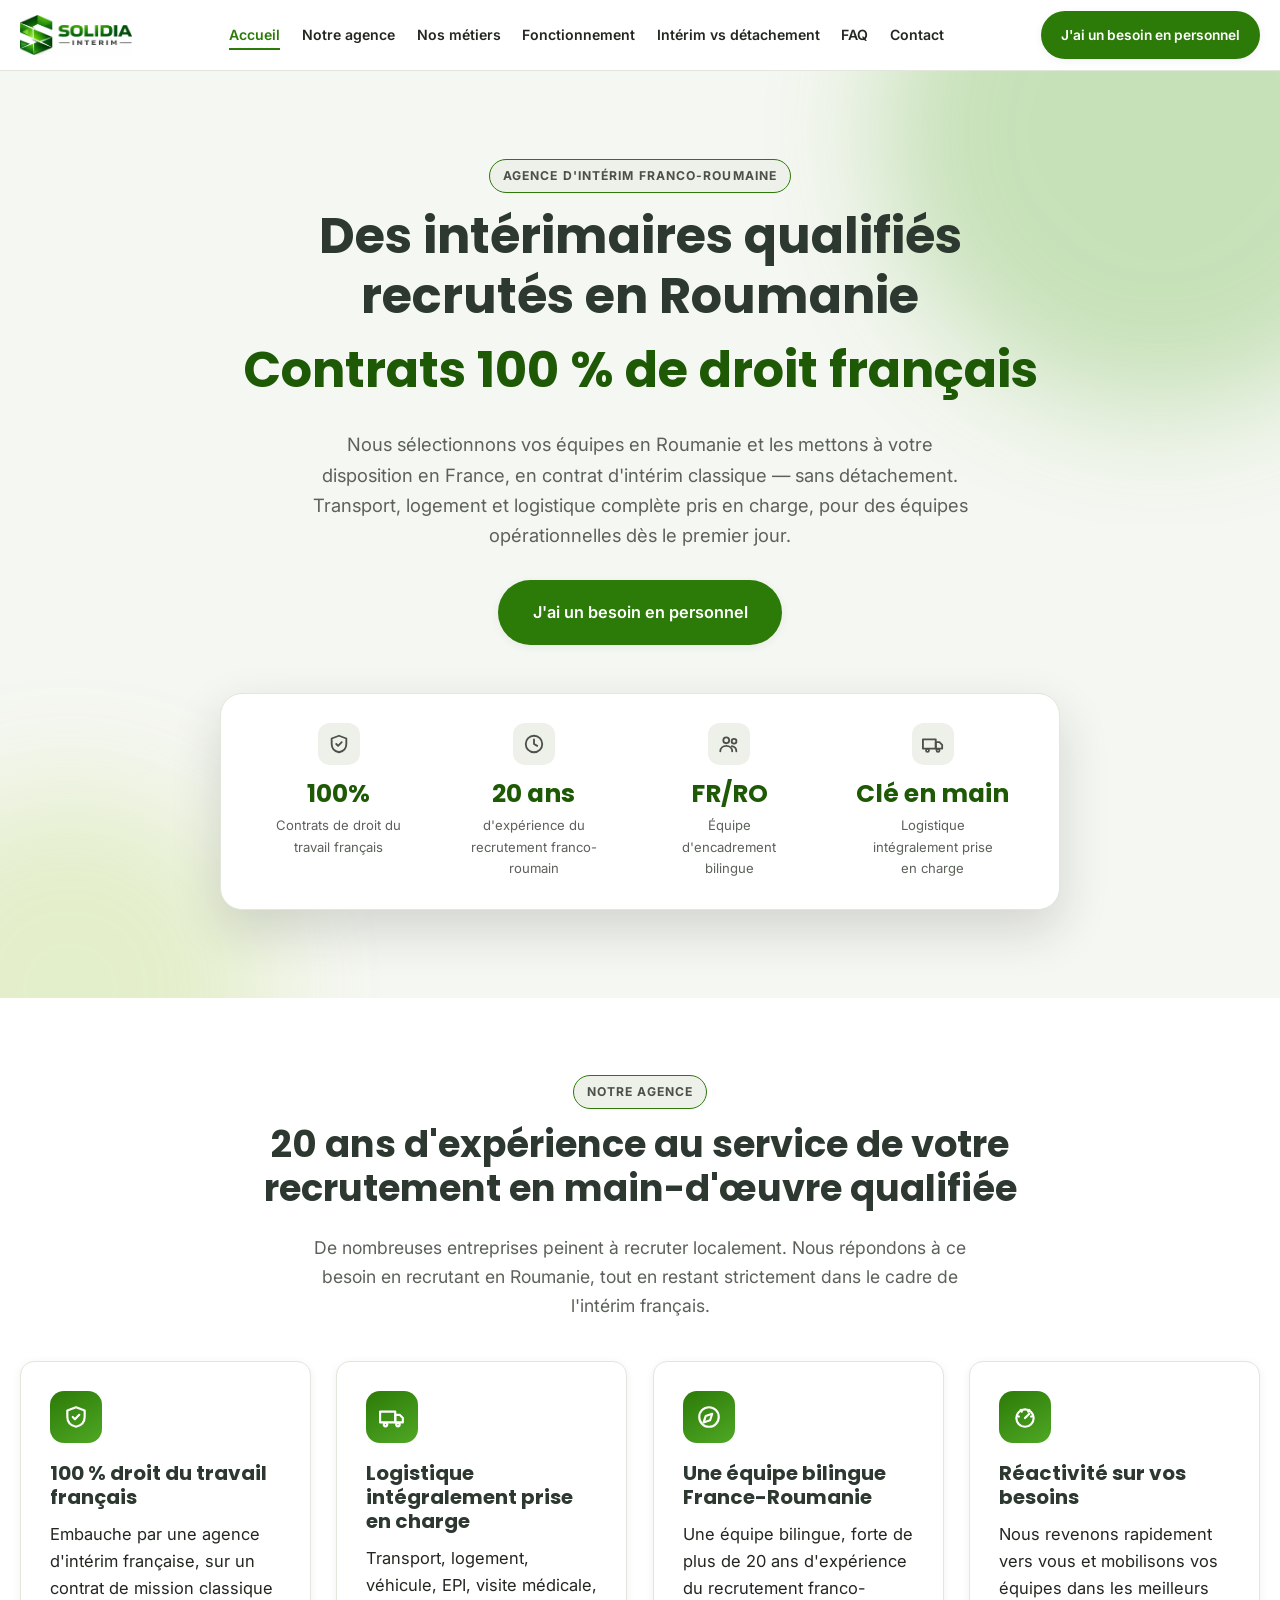
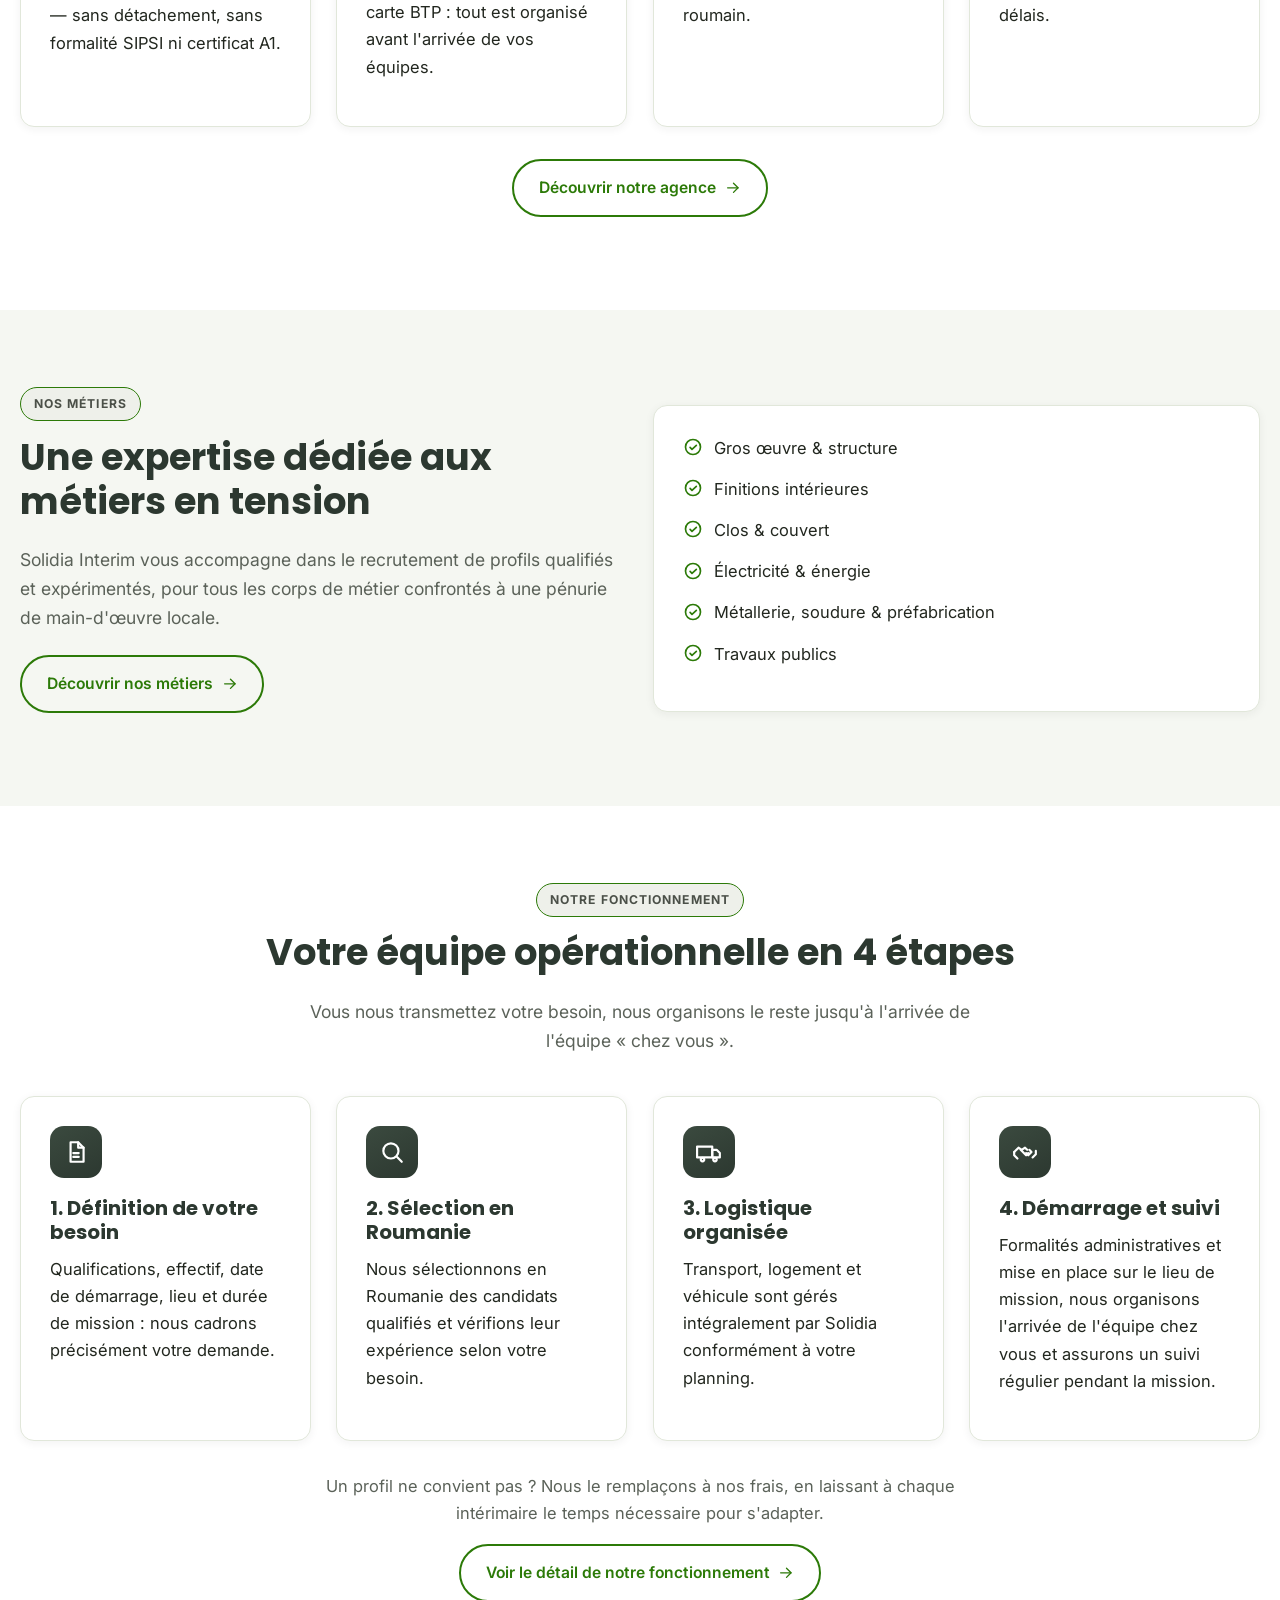
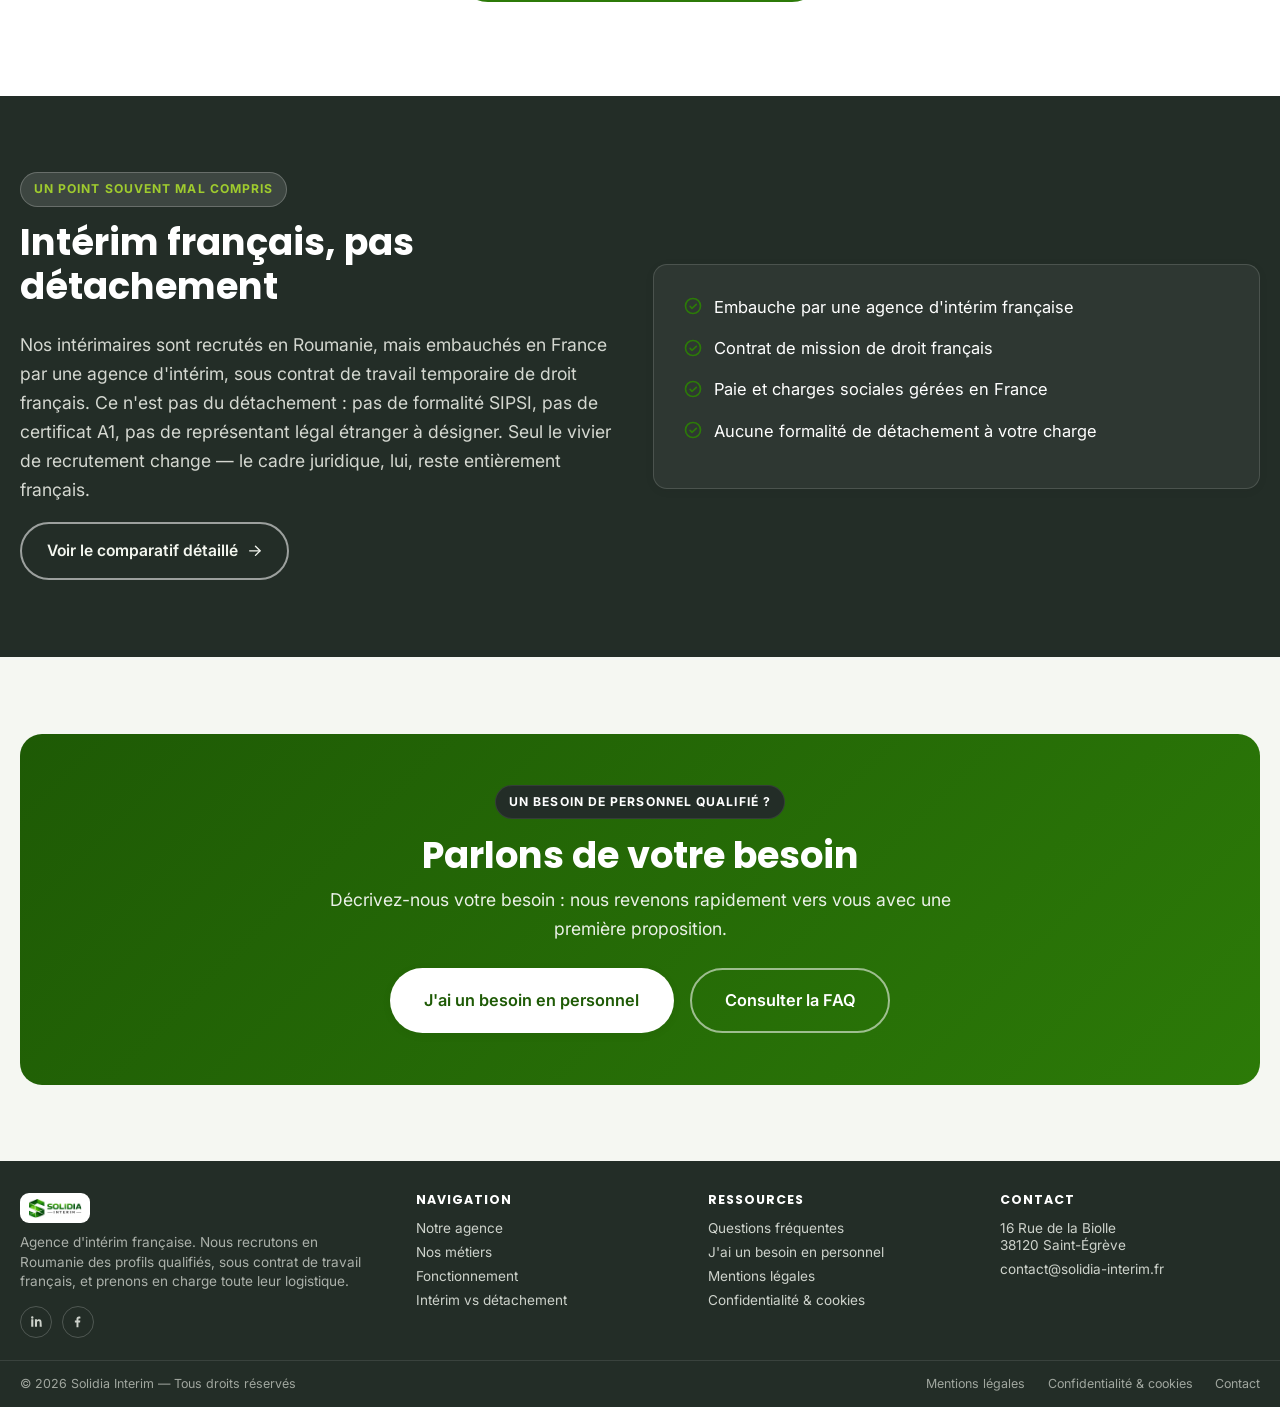
==== commit 2914fb61: "Add files via upload" ====
--- a/index.html
+++ b/index.html
@@ -218,7 +218,7 @@
   <div class="container">
     <div class="cta-band">
       <span class="kicker">Un besoin de personnel qualifié&nbsp;?</span>
-      <h2>Parlons de votre chantier</h2>
+      <h2>Parlons de votre besoin</h2>
       <p class="lead">Décrivez-nous votre besoin&nbsp;: nous revenons rapidement vers vous avec une première proposition.</p>
       <div class="actions">
         <a href="contact.html" class="btn btn-primary btn-lg">J'ai un besoin en personnel</a>
@@ -235,7 +235,7 @@
       <img src="images/logo.png" alt="Solidia Interim">
       <p>Agence d'intérim française. Nous recrutons en Roumanie des profils qualifiés, sous contrat de travail français, et prenons en charge toute leur logistique.</p>
       <div class="footer-social">
-        <a href="#" aria-label="Solidia Interim sur LinkedIn"><svg viewBox="0 0 24 24" fill="currentColor"><path d="M6.94 8.5H3.56V20.4h3.38zM5.25 3.6a1.96 1.96 0 1 0 0 3.92 1.96 1.96 0 0 0 0-3.92zM20.44 20.4h-3.37v-5.86c0-1.4-.03-3.2-1.95-3.2-1.96 0-2.26 1.53-2.26 3.1v5.96H9.5V8.5h3.24v1.63h.05c.45-.85 1.56-1.75 3.2-1.75 3.42 0 4.05 2.25 4.05 5.18z"/></svg></a>
+        <a href="https://www.linkedin.com/company/solidia-interim/" aria-label="Solidia Interim sur LinkedIn" target="_blank" rel="noopener noreferrer"><svg viewBox="0 0 24 24" fill="currentColor"><path d="M6.94 8.5H3.56V20.4h3.38zM5.25 3.6a1.96 1.96 0 1 0 0 3.92 1.96 1.96 0 0 0 0-3.92zM20.44 20.4h-3.37v-5.86c0-1.4-.03-3.2-1.95-3.2-1.96 0-2.26 1.53-2.26 3.1v5.96H9.5V8.5h3.24v1.63h.05c.45-.85 1.56-1.75 3.2-1.75 3.42 0 4.05 2.25 4.05 5.18z"/></svg></a>
         <a href="#" aria-label="Solidia Interim sur Facebook"><svg viewBox="0 0 24 24" fill="currentColor"><path d="M13.5 21v-7.6h2.6l.4-3h-3v-1.9c0-.87.24-1.46 1.5-1.46h1.6V4.3c-.28-.04-1.23-.12-2.34-.12-2.32 0-3.9 1.4-3.9 4V10.4H7.8v3h2.6V21z"/></svg></a>
       </div>
     </div>
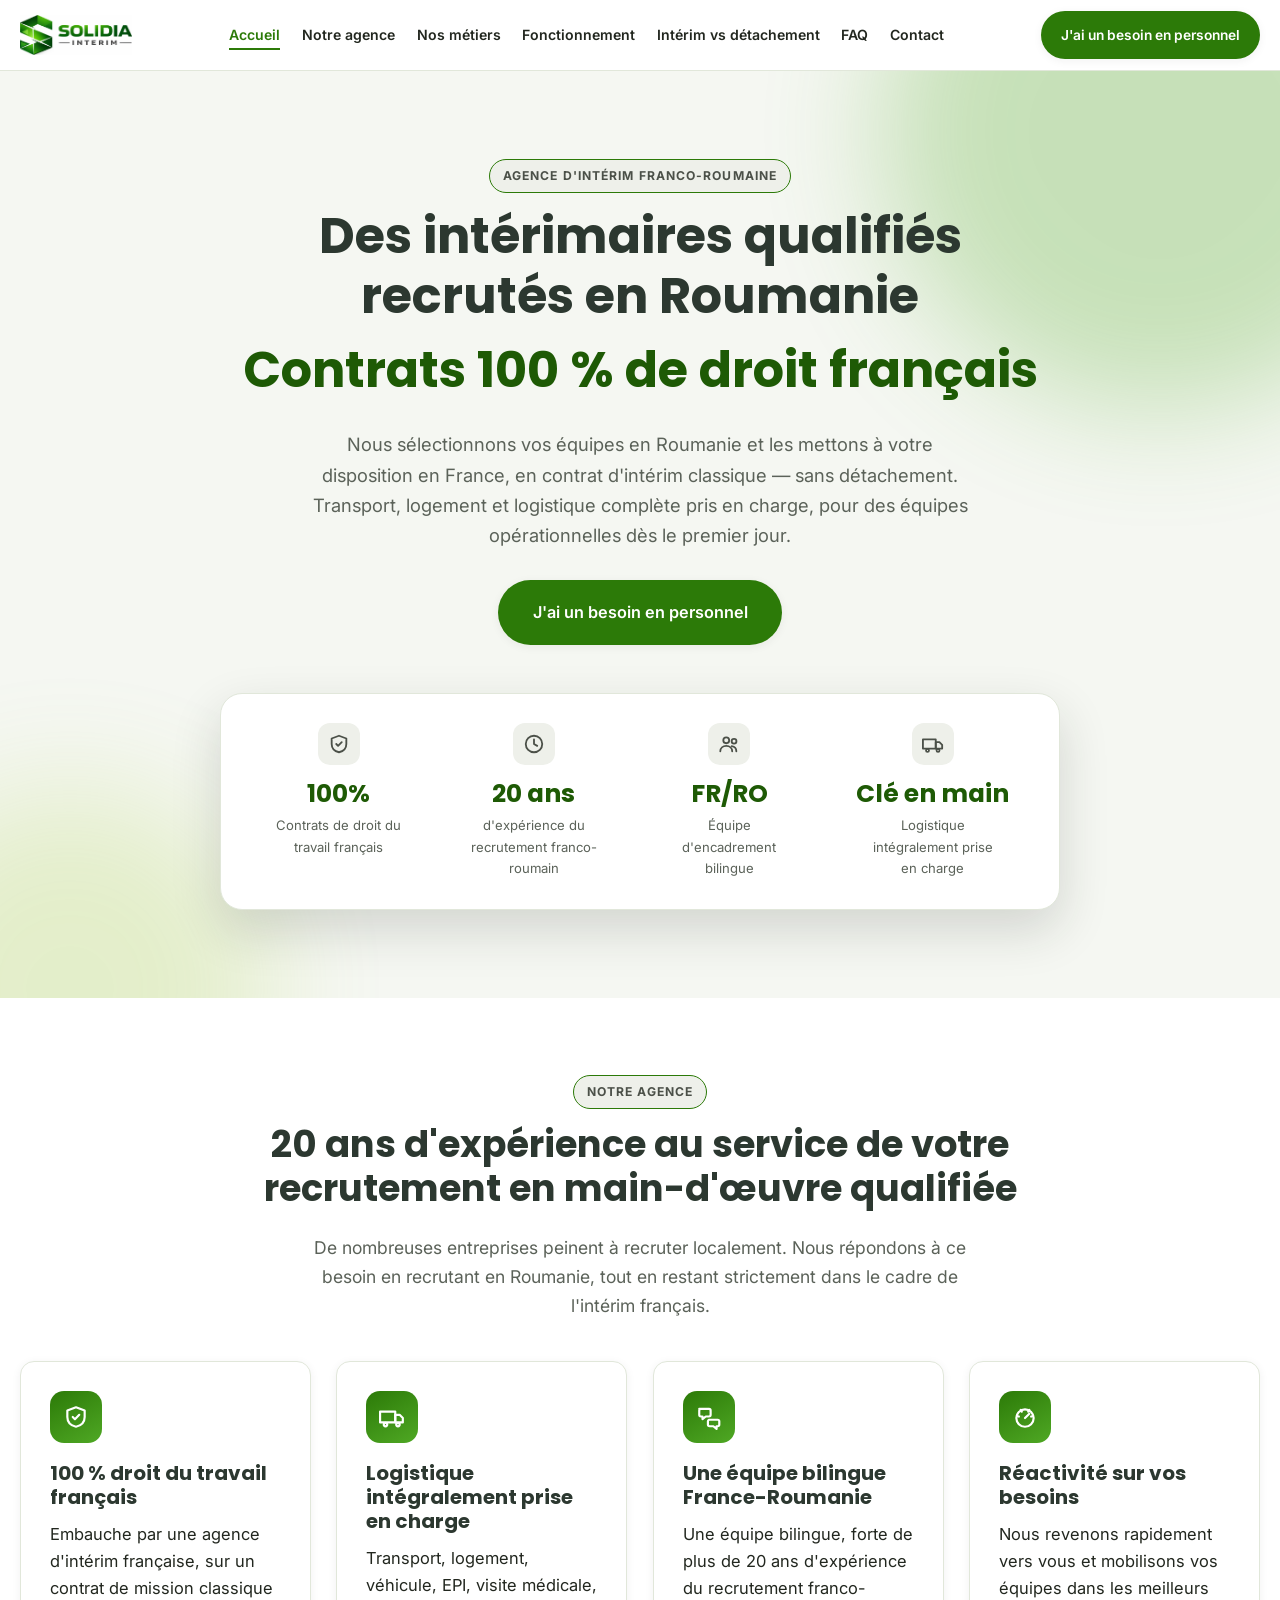
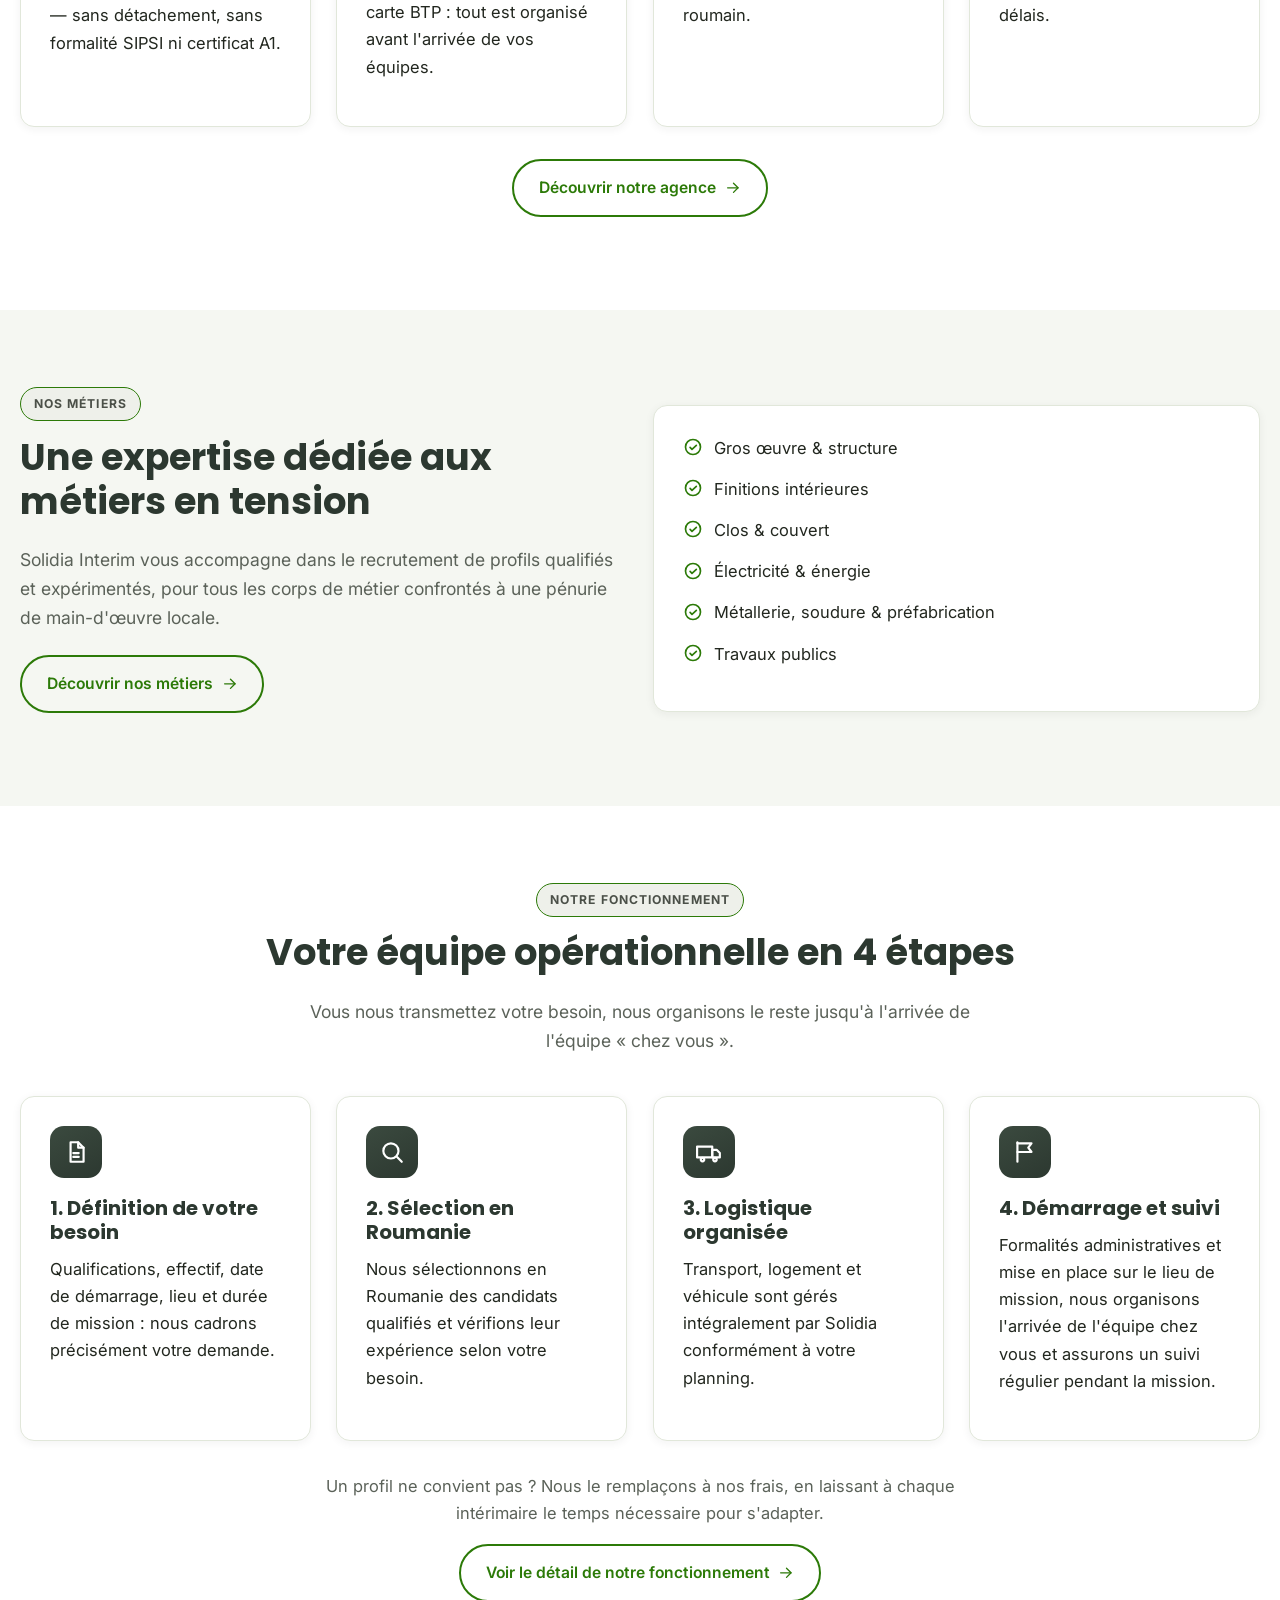
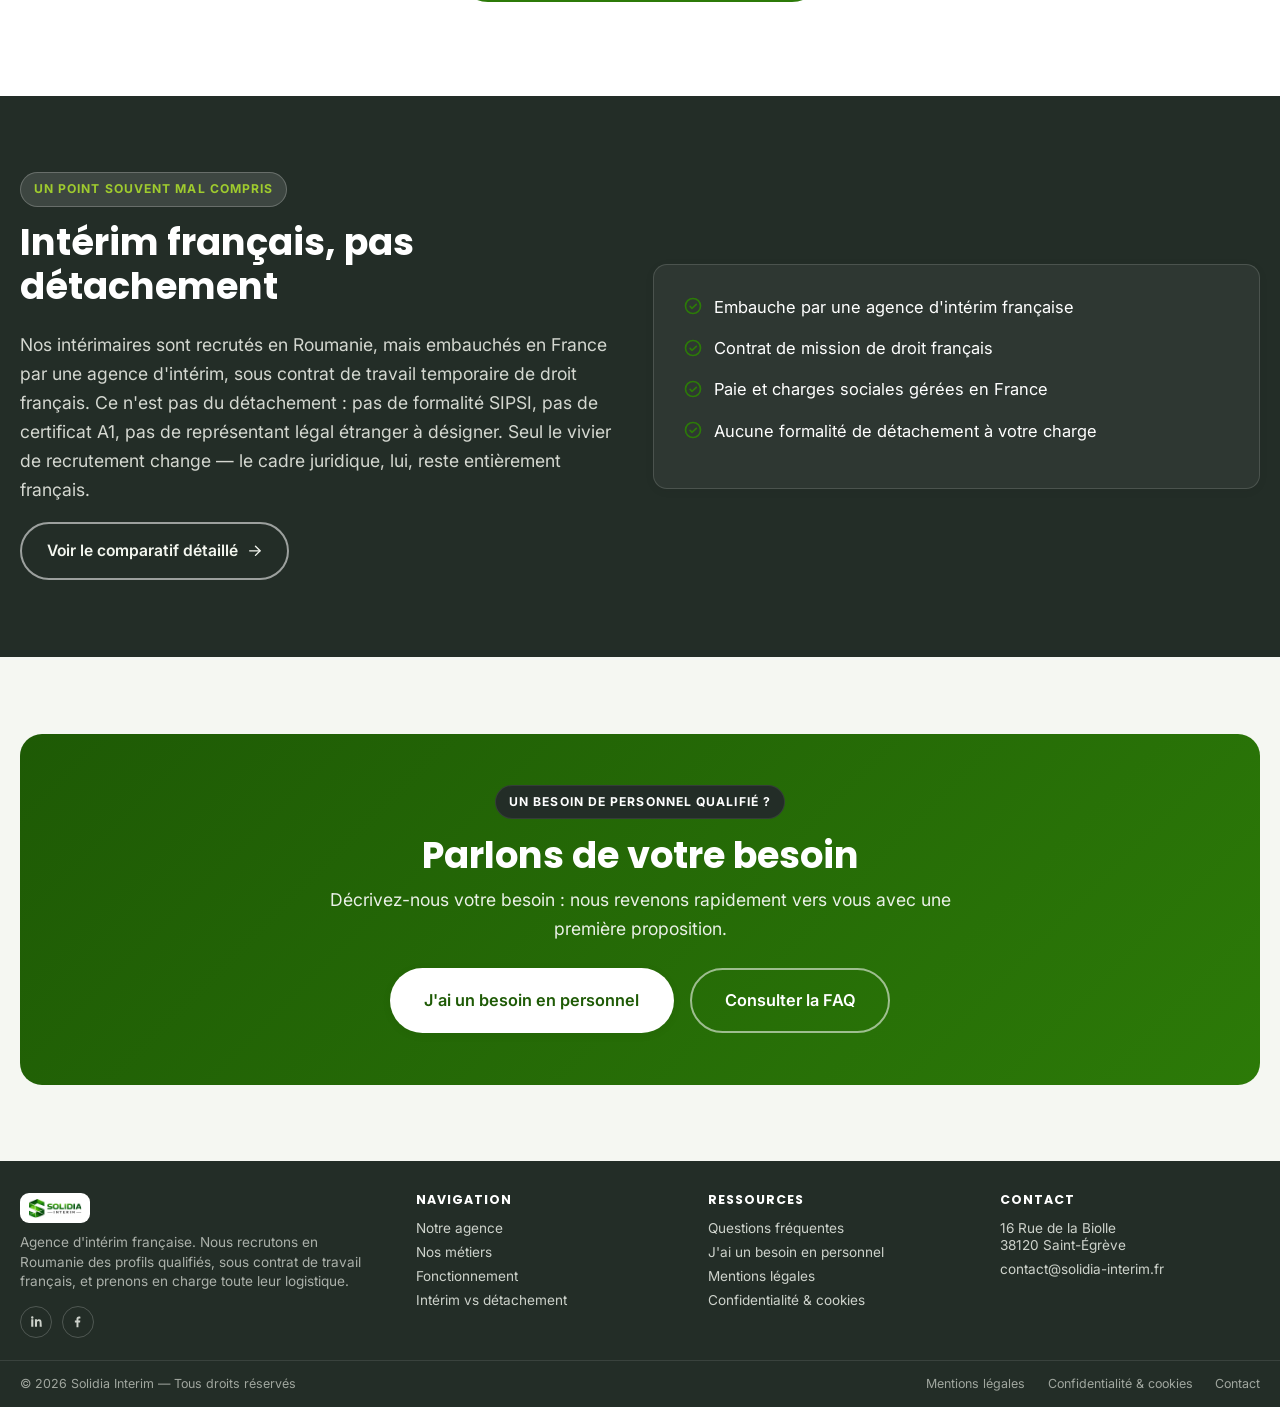
==== commit 3c6d3429: "Add files via upload" ====
--- a/index.html
+++ b/index.html
@@ -138,7 +138,7 @@
         <p>Transport, logement, véhicule, EPI, visite médicale, carte BTP&nbsp;: tout est organisé avant l'arrivée de vos équipes.</p>
       </div>
       <div class="card">
-        <div class="icon-badge"><svg viewBox="0 0 24 24" fill="none" stroke="currentColor" stroke-width="2" stroke-linecap="round" stroke-linejoin="round"><circle cx="12" cy="12" r="9"/><path d="M15 9l-2 6-6 2 2-6z"/></svg></div>
+        <div class="icon-badge"><svg viewBox="0 0 24 24" fill="none" stroke="currentColor" stroke-width="2" stroke-linecap="round" stroke-linejoin="round"><path d="M3 4.5h9a1.5 1.5 0 0 1 1.5 1.5v4a1.5 1.5 0 0 1-1.5 1.5H9l-3 2.5v-2.5H4.5A1.5 1.5 0 0 1 3 10V6a1.5 1.5 0 0 1 1.5-1.5z"/><path d="M12 14.5h8a1.5 1.5 0 0 1 1.5 1.5v3a1.5 1.5 0 0 1-1.5 1.5h-1v2.5l-3-2.5h-3.5A1.5 1.5 0 0 1 11 19v-3a1.5 1.5 0 0 1 1-1.4"/></svg></div>
         <h3>Une équipe bilingue France-Roumanie</h3>
         <p>Une équipe bilingue, forte de plus de 20 ans d'expérience du recrutement franco-roumain.</p>
       </div>
@@ -186,7 +186,7 @@
       <div class="card"><div class="icon-badge alt"><svg viewBox="0 0 24 24" fill="none" stroke="currentColor" stroke-width="2" stroke-linecap="round" stroke-linejoin="round"><path d="M7 3h7l5 5v13H7z"/><path d="M14 3v5h5"/><path d="M9.5 13h5M9.5 16.5h5"/></svg></div><h3>1. Définition de votre besoin</h3><p>Qualifications, effectif, date de démarrage, lieu et durée de mission&nbsp;: nous cadrons précisément votre demande.</p></div>
       <div class="card"><div class="icon-badge alt"><svg viewBox="0 0 24 24" fill="none" stroke="currentColor" stroke-width="2" stroke-linecap="round" stroke-linejoin="round"><circle cx="11" cy="11" r="7"/><path d="M21 21l-4.3-4.3"/></svg></div><h3>2. Sélection en Roumanie</h3><p>Nous sélectionnons en Roumanie des candidats qualifiés et vérifions leur expérience selon votre besoin.</p></div>
       <div class="card"><div class="icon-badge alt"><svg viewBox="0 0 24 24" fill="none" stroke="currentColor" stroke-width="2" stroke-linecap="round" stroke-linejoin="round"><rect x="1" y="7" width="14" height="10"/><path d="M15 10h4l3 3v4h-7z"/><circle cx="6" cy="19" r="1.6"/><circle cx="17.5" cy="19" r="1.6"/></svg></div><h3>3. Logistique organisée</h3><p>Transport, logement et véhicule sont gérés intégralement par Solidia conformément à votre planning.</p></div>
-      <div class="card"><div class="icon-badge alt"><svg viewBox="0 0 24 24" fill="none" stroke="currentColor" stroke-width="2" stroke-linecap="round" stroke-linejoin="round"><path d="M2 12l4-4 3 2 3-2 2 2"/><path d="M8 10l5 5 2-2"/><path d="M13 13l2 2 3-3-2-2"/><path d="M2 12v3l3 3"/><path d="M22 11v3l-3 3"/></svg></div><h3>4. Démarrage et suivi</h3><p>Formalités administratives et mise en place sur le lieu de mission, nous organisons l'arrivée de l'équipe chez vous et assurons un suivi régulier pendant la mission.</p></div>
+      <div class="card"><div class="icon-badge alt"><svg viewBox="0 0 24 24" fill="none" stroke="currentColor" stroke-width="2" stroke-linecap="round" stroke-linejoin="round"><path d="M5 3v18"/><path d="M5 4h13l-3 4 3 4H5"/></svg></div><h3>4. Démarrage et suivi</h3><p>Formalités administratives et mise en place sur le lieu de mission, nous organisons l'arrivée de l'équipe chez vous et assurons un suivi régulier pendant la mission.</p></div>
     </div>
     <p class="text-center" style="margin-top:2rem; max-width:640px; margin-inline:auto; color:var(--text-muted);">Un profil ne convient pas&nbsp;? Nous le remplaçons à nos frais, en laissant à chaque intérimaire le temps nécessaire pour s'adapter.</p>
     <p class="text-center" style="margin-top:.9rem;"><a href="comment-ca-marche.html" class="btn btn-outline">Voir le détail de notre fonctionnement <svg viewBox="0 0 24 24" fill="none" stroke="currentColor" stroke-width="2" stroke-linecap="round" stroke-linejoin="round"><path d="M4 12h16"/><path d="M13 5l7 7-7 7"/></svg></a></p>
@@ -236,7 +236,7 @@
       <p>Agence d'intérim française. Nous recrutons en Roumanie des profils qualifiés, sous contrat de travail français, et prenons en charge toute leur logistique.</p>
       <div class="footer-social">
         <a href="https://www.linkedin.com/company/solidia-interim/" aria-label="Solidia Interim sur LinkedIn" target="_blank" rel="noopener noreferrer"><svg viewBox="0 0 24 24" fill="currentColor"><path d="M6.94 8.5H3.56V20.4h3.38zM5.25 3.6a1.96 1.96 0 1 0 0 3.92 1.96 1.96 0 0 0 0-3.92zM20.44 20.4h-3.37v-5.86c0-1.4-.03-3.2-1.95-3.2-1.96 0-2.26 1.53-2.26 3.1v5.96H9.5V8.5h3.24v1.63h.05c.45-.85 1.56-1.75 3.2-1.75 3.42 0 4.05 2.25 4.05 5.18z"/></svg></a>
-        <a href="#" aria-label="Solidia Interim sur Facebook"><svg viewBox="0 0 24 24" fill="currentColor"><path d="M13.5 21v-7.6h2.6l.4-3h-3v-1.9c0-.87.24-1.46 1.5-1.46h1.6V4.3c-.28-.04-1.23-.12-2.34-.12-2.32 0-3.9 1.4-3.9 4V10.4H7.8v3h2.6V21z"/></svg></a>
+        <a href="https://www.facebook.com/profile.php?id=61594364774209" aria-label="Solidia Interim sur Facebook" target="_blank" rel="noopener noreferrer"><svg viewBox="0 0 24 24" fill="currentColor"><path d="M13.5 21v-7.6h2.6l.4-3h-3v-1.9c0-.87.24-1.46 1.5-1.46h1.6V4.3c-.28-.04-1.23-.12-2.34-.12-2.32 0-3.9 1.4-3.9 4V10.4H7.8v3h2.6V21z"/></svg></a>
       </div>
     </div>
     <div class="footer-col">
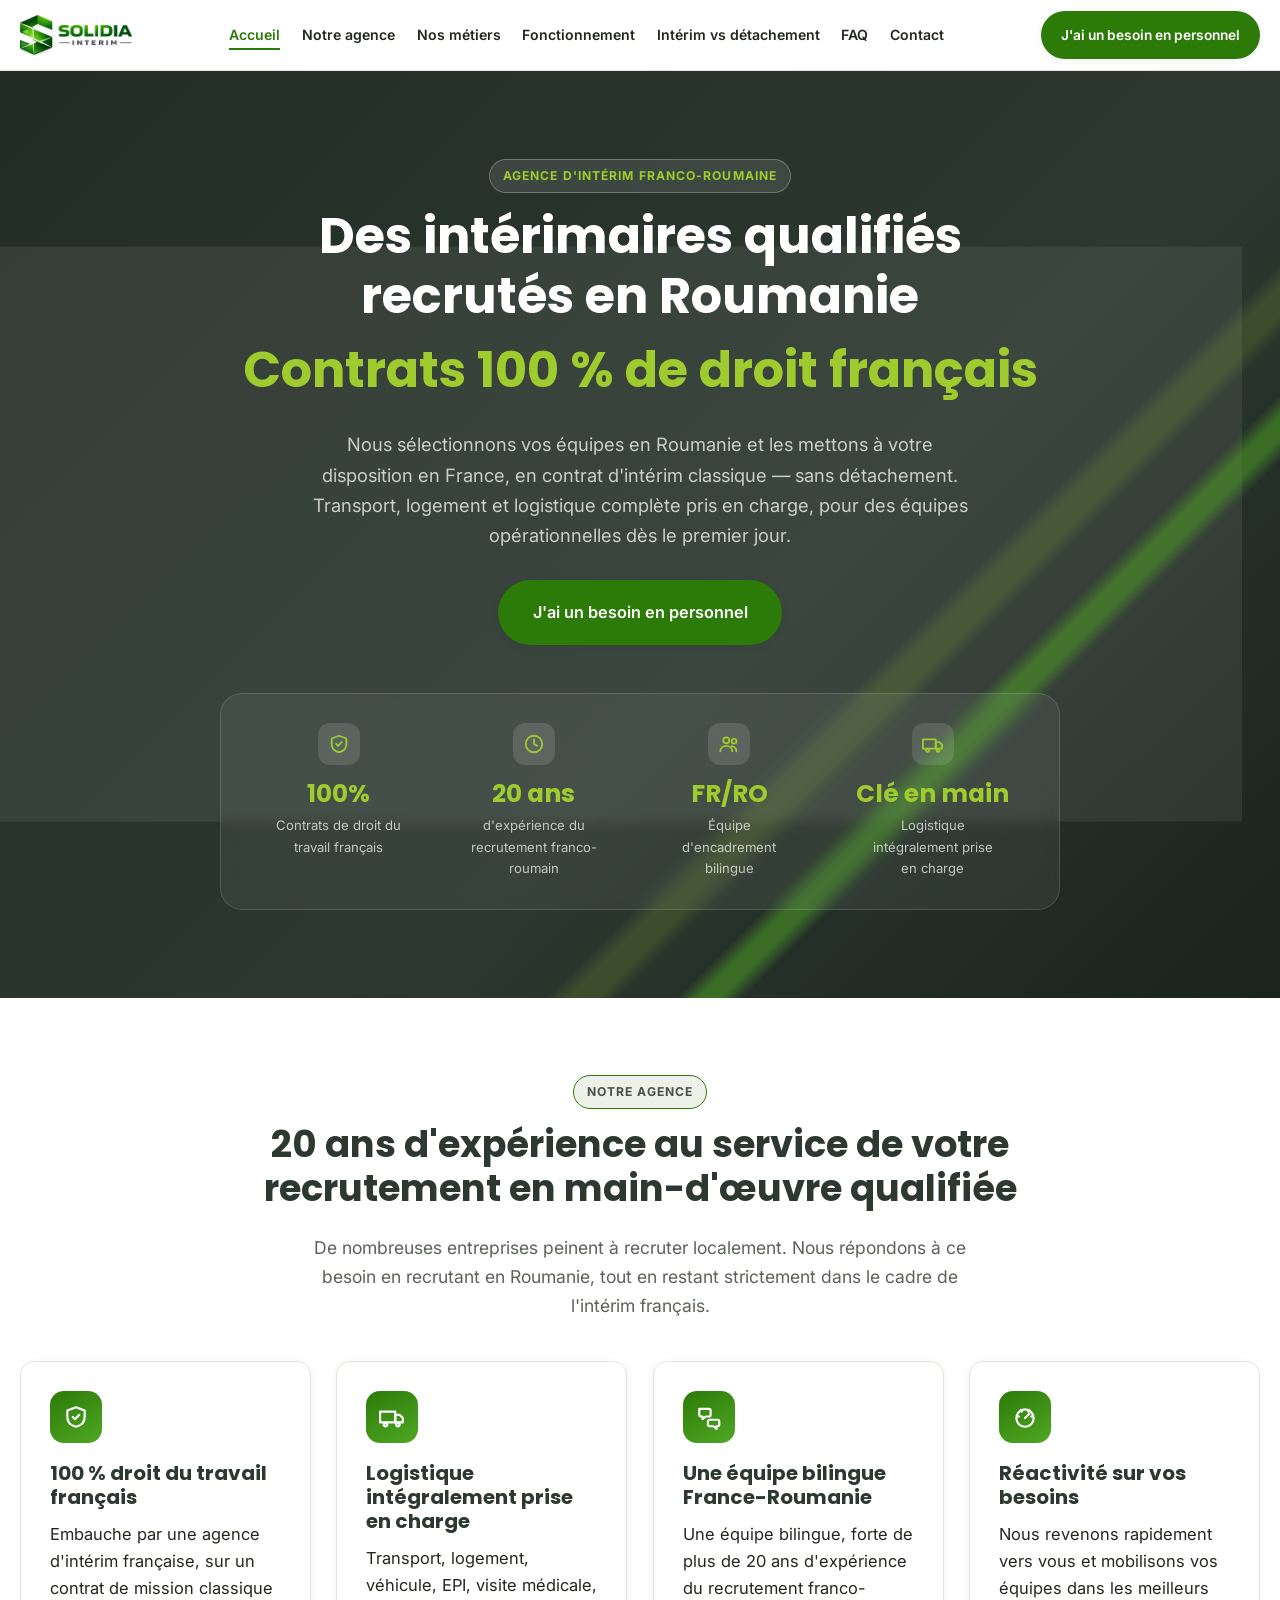
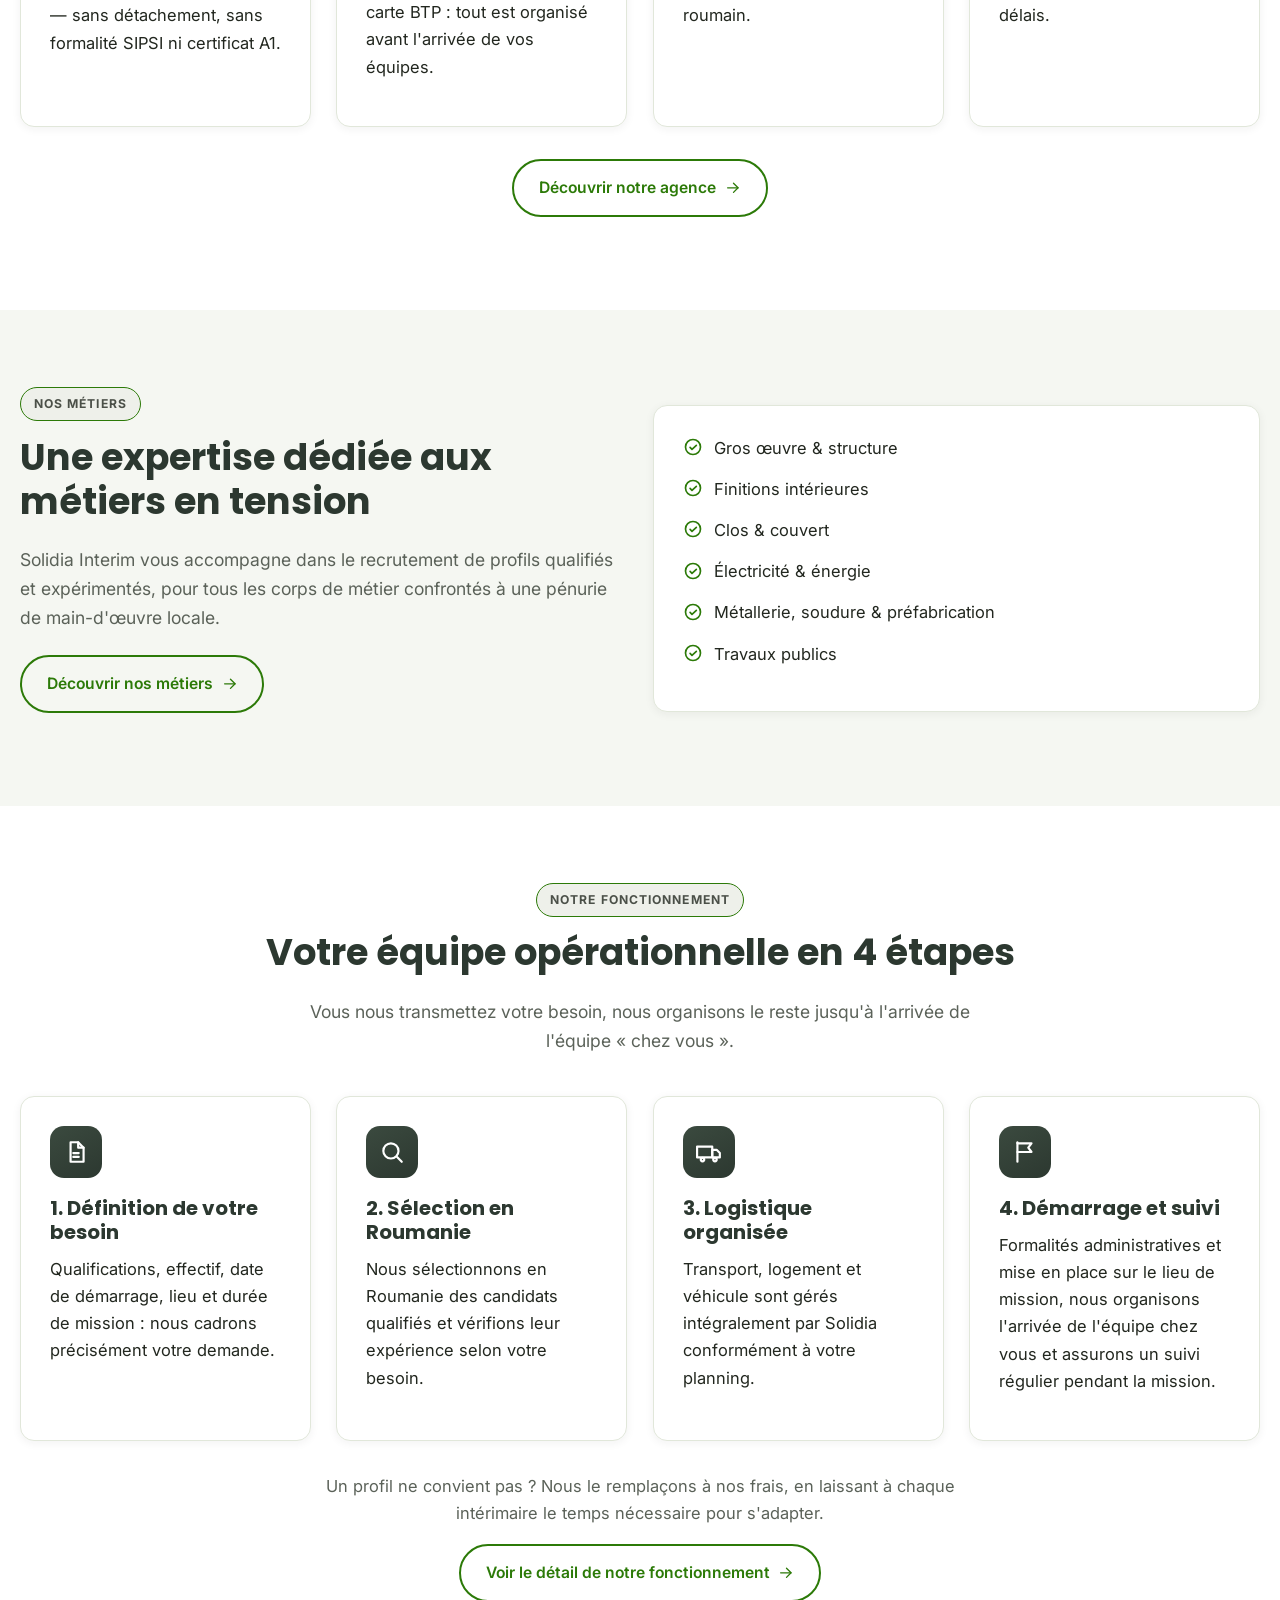
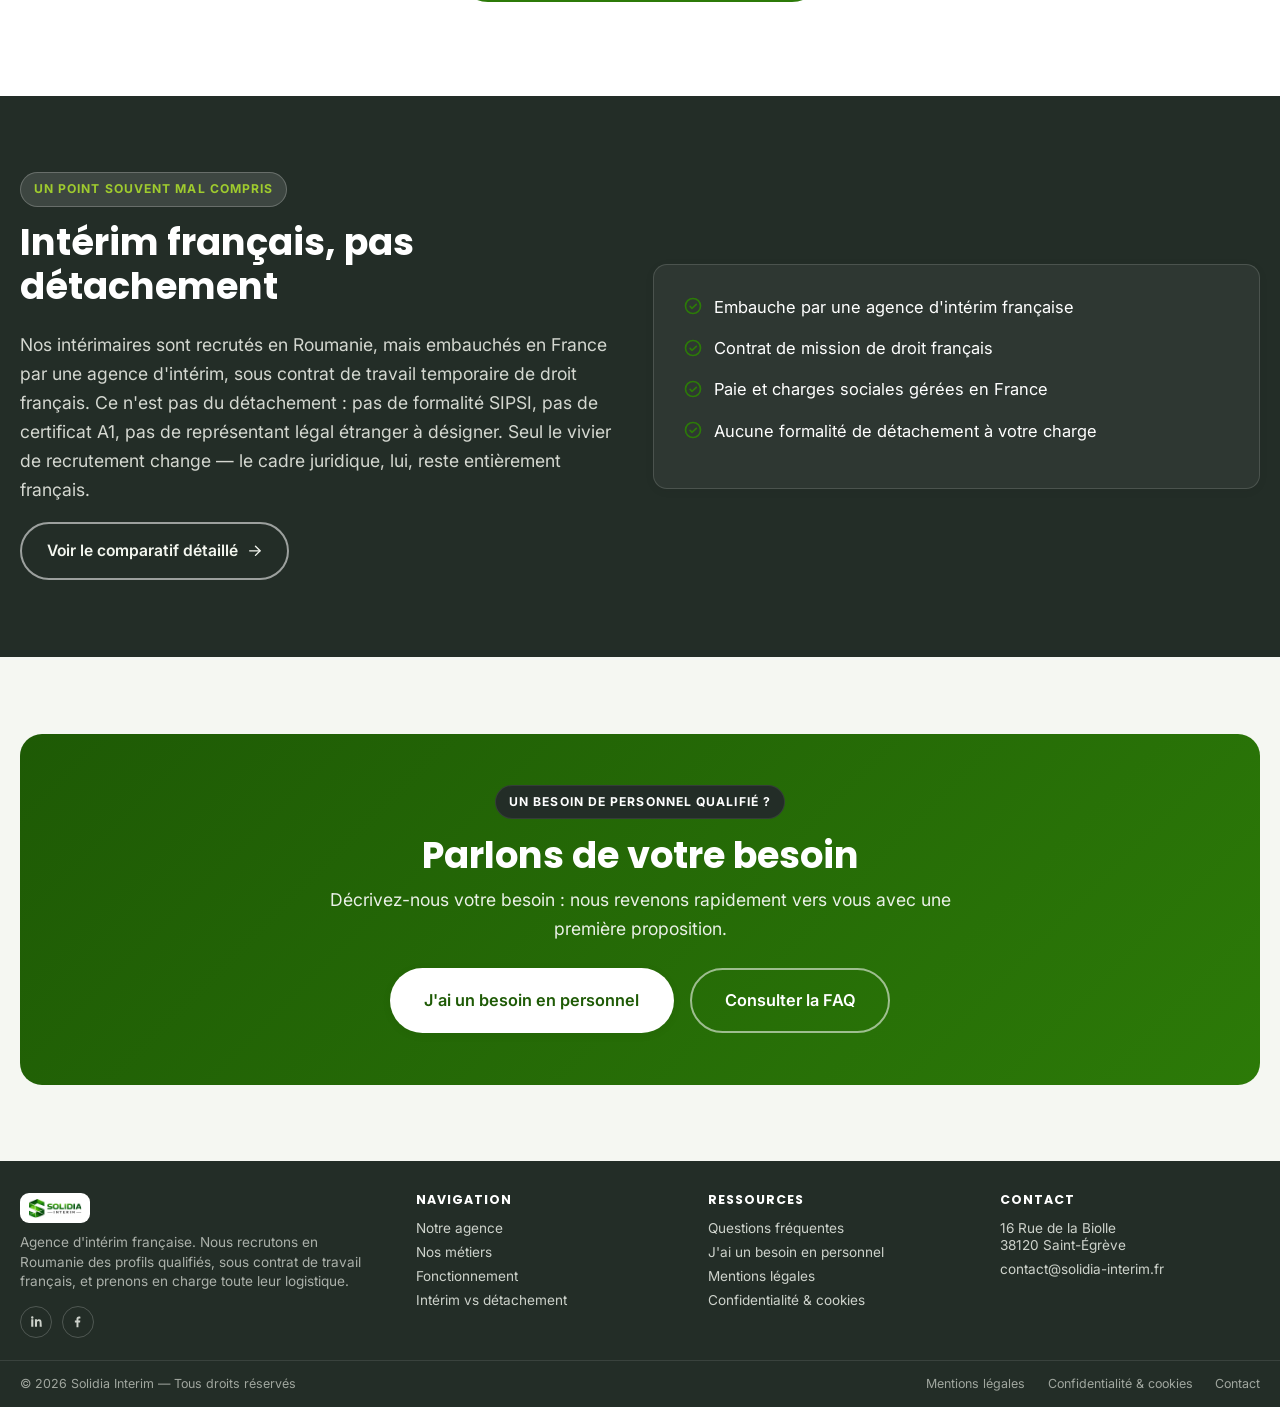
==== commit b24c8304: "Mise à jour hero" ====
--- a/index.html
+++ b/index.html
@@ -103,6 +103,7 @@
 <section class="hero">
   <div class="hero-blob b1"></div>
   <div class="hero-blob b2"></div>
+  <img class="hero-logo-mark" src="images/logo.png" alt="" aria-hidden="true">
   <div class="container">
     <span class="kicker">Agence d'intérim franco-roumaine</span>
     <h1>Des intérimaires qualifiés<br>recrutés en Roumanie<br><span class="accent">Contrats 100&nbsp;% de droit français</span></h1>
--- a/css/styles.css
+++ b/css/styles.css
@@ -170,33 +170,46 @@
 }
 .nav-toggle svg{ width:26px; height:26px; }
 
-/* Hero — light, centered, soft background shapes */
+/* Hero — bandeau anthracite, coupe diagonale verte (itération 14) */
 .hero{
   position:relative;
-  background:var(--bg-light);
   overflow:hidden;
+  color:#fff;
+  background:linear-gradient(135deg, var(--brand-charcoal-2) 0%, var(--brand-charcoal) 60%, #1a231c 100%);
   padding-block:clamp(3.5rem,7vw,5.5rem);
 }
-.hero-blob{ position:absolute; border-radius:50%; filter:blur(60px); z-index:0; pointer-events:none; }
-.hero-blob.b1{ width:560px; height:560px; background:var(--brand-green-light); opacity:.28; top:-220px; right:-160px; }
-.hero-blob.b2{ width:400px; height:400px; background:var(--brand-lime); opacity:.20; bottom:-190px; left:-130px; }
+.hero::after{
+  content:"";
+  position:absolute; right:-10%; bottom:-30%; width:70%; height:140%;
+  background:
+    linear-gradient(135deg, transparent 48%, rgba(159,203,46,.16) 49%, rgba(159,203,46,.16) 50.4%, transparent 51.4%),
+    linear-gradient(135deg, transparent 54%, rgba(79,168,36,.5) 55%, rgba(79,168,36,.5) 56%, transparent 57%);
+  pointer-events:none;
+  z-index:0;
+}
+.hero-blob{ display:none; }
+.hero-logo-mark{
+  position:absolute; right:3%; top:50%; transform:translateY(-50%); height:62%;
+  opacity:.07; filter:brightness(0) invert(1); pointer-events:none; z-index:0;
+}
 .hero .container{ position:relative; z-index:2; text-align:center; }
-.hero h1{ margin-inline:auto; max-width:34ch; }
-.hero h1 .accent{ color:var(--brand-green-dark); display:inline-block; margin-top:.3em; }
-.hero .lead{ margin-inline:auto; text-align:center; font-size:1.15rem; max-width:56ch; color:var(--text-muted); }
+.hero .kicker{ background:rgba(255,255,255,.1); color:var(--brand-lime); border-color:rgba(255,255,255,.25); }
+.hero h1{ color:#fff; margin-inline:auto; max-width:34ch; }
+.hero h1 .accent{ color:var(--brand-lime); display:inline-block; margin-top:.3em; }
+.hero .lead{ margin-inline:auto; text-align:center; font-size:1.15rem; max-width:56ch; color:rgba(243,246,239,.78); }
 .hero-actions{ display:flex; flex-wrap:wrap; gap:1rem; margin-top:1.8rem; justify-content:center; }
 .hero-float-card{
   position:relative; z-index:2;
   margin:3rem auto 0; max-width:840px;
-  background:#fff; border:1px solid var(--border-soft); border-radius:var(--radius-lg);
-  box-shadow:var(--shadow-lg); padding:1.8rem 2rem;
+  background:rgba(255,255,255,.06); backdrop-filter:blur(6px); border:1px solid rgba(255,255,255,.14); border-radius:var(--radius-lg);
+  padding:1.8rem 2rem;
   display:flex; justify-content:space-around; flex-wrap:wrap; gap:1.5rem;
 }
 .hero-float-card div{ text-align:center; }
-.hero-float-card .icon-badge{ width:42px; height:42px; border-radius:12px; margin:0 auto .6rem; background:#EEF0EA; color:#4B5048; }
+.hero-float-card .icon-badge{ width:42px; height:42px; border-radius:12px; margin:0 auto .6rem; background:rgba(255,255,255,.12); color:var(--brand-lime); }
 .hero-float-card .icon-badge svg{ width:22px; height:22px; }
-.hero-float-card .num{ font-family:var(--font-head); font-weight:700; font-size:1.55rem; color:var(--brand-green-dark); }
-.hero-float-card .lbl{ font-size:.82rem; color:var(--text-muted); max-width:17ch; margin-inline:auto; }
+.hero-float-card .num{ font-family:var(--font-head); font-weight:700; font-size:1.55rem; color:var(--brand-lime); }
+.hero-float-card .lbl{ font-size:.82rem; color:rgba(243,246,239,.75); max-width:17ch; margin-inline:auto; }
 
 /* Breadcrumb / page header (inner pages) — light, consistent with the hero */
 .page-hero{
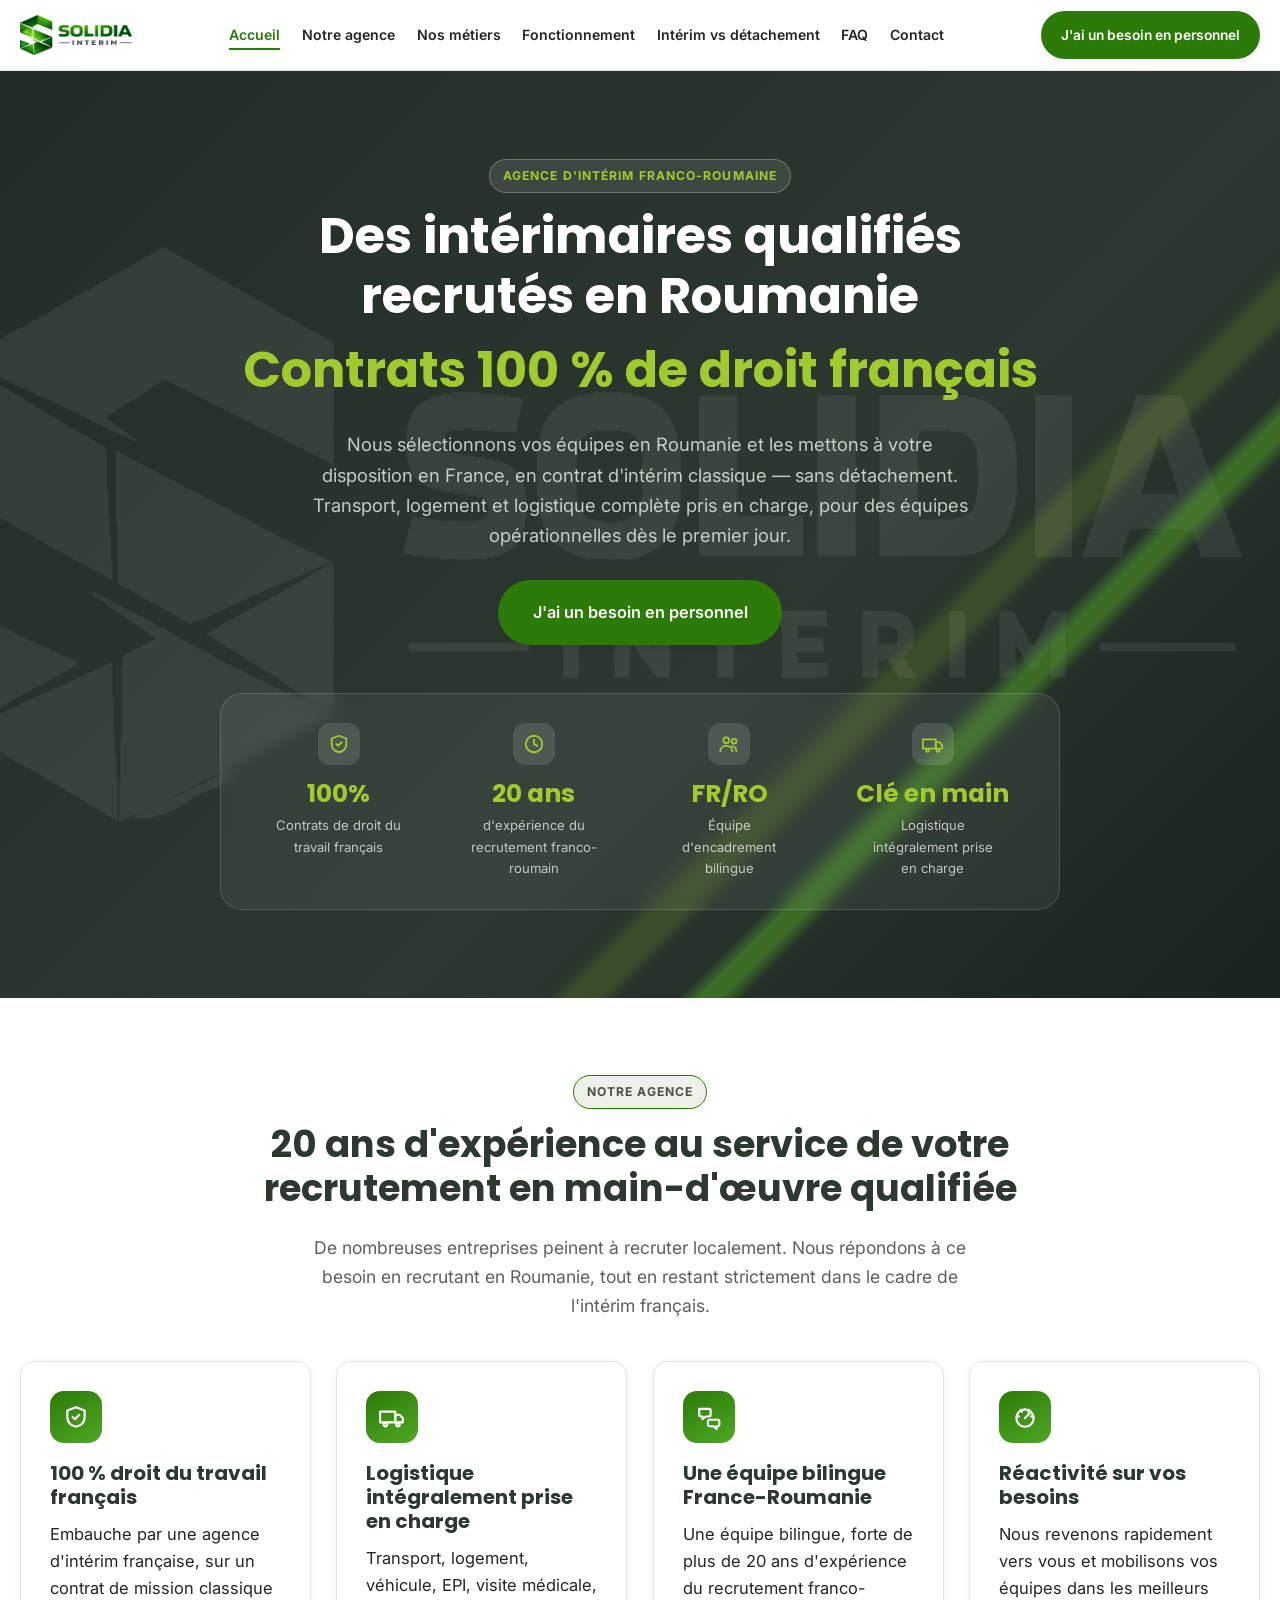
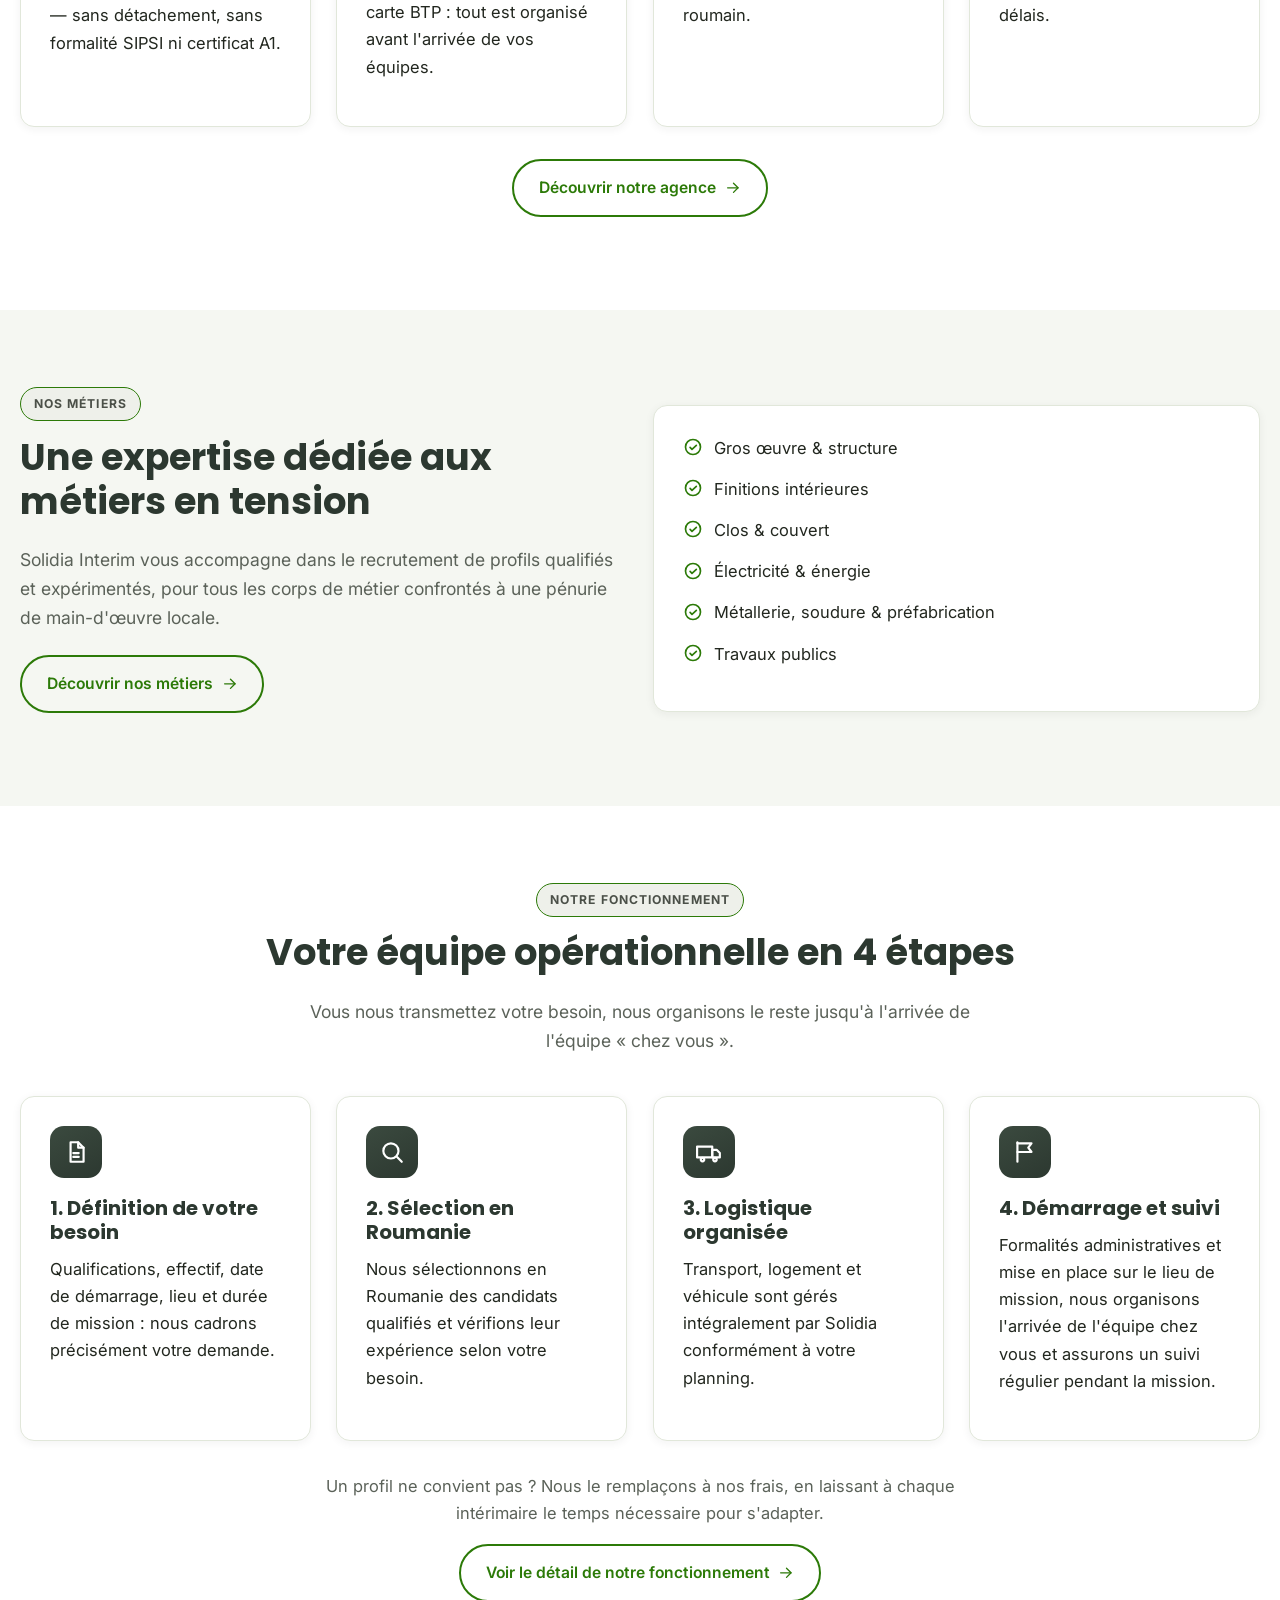
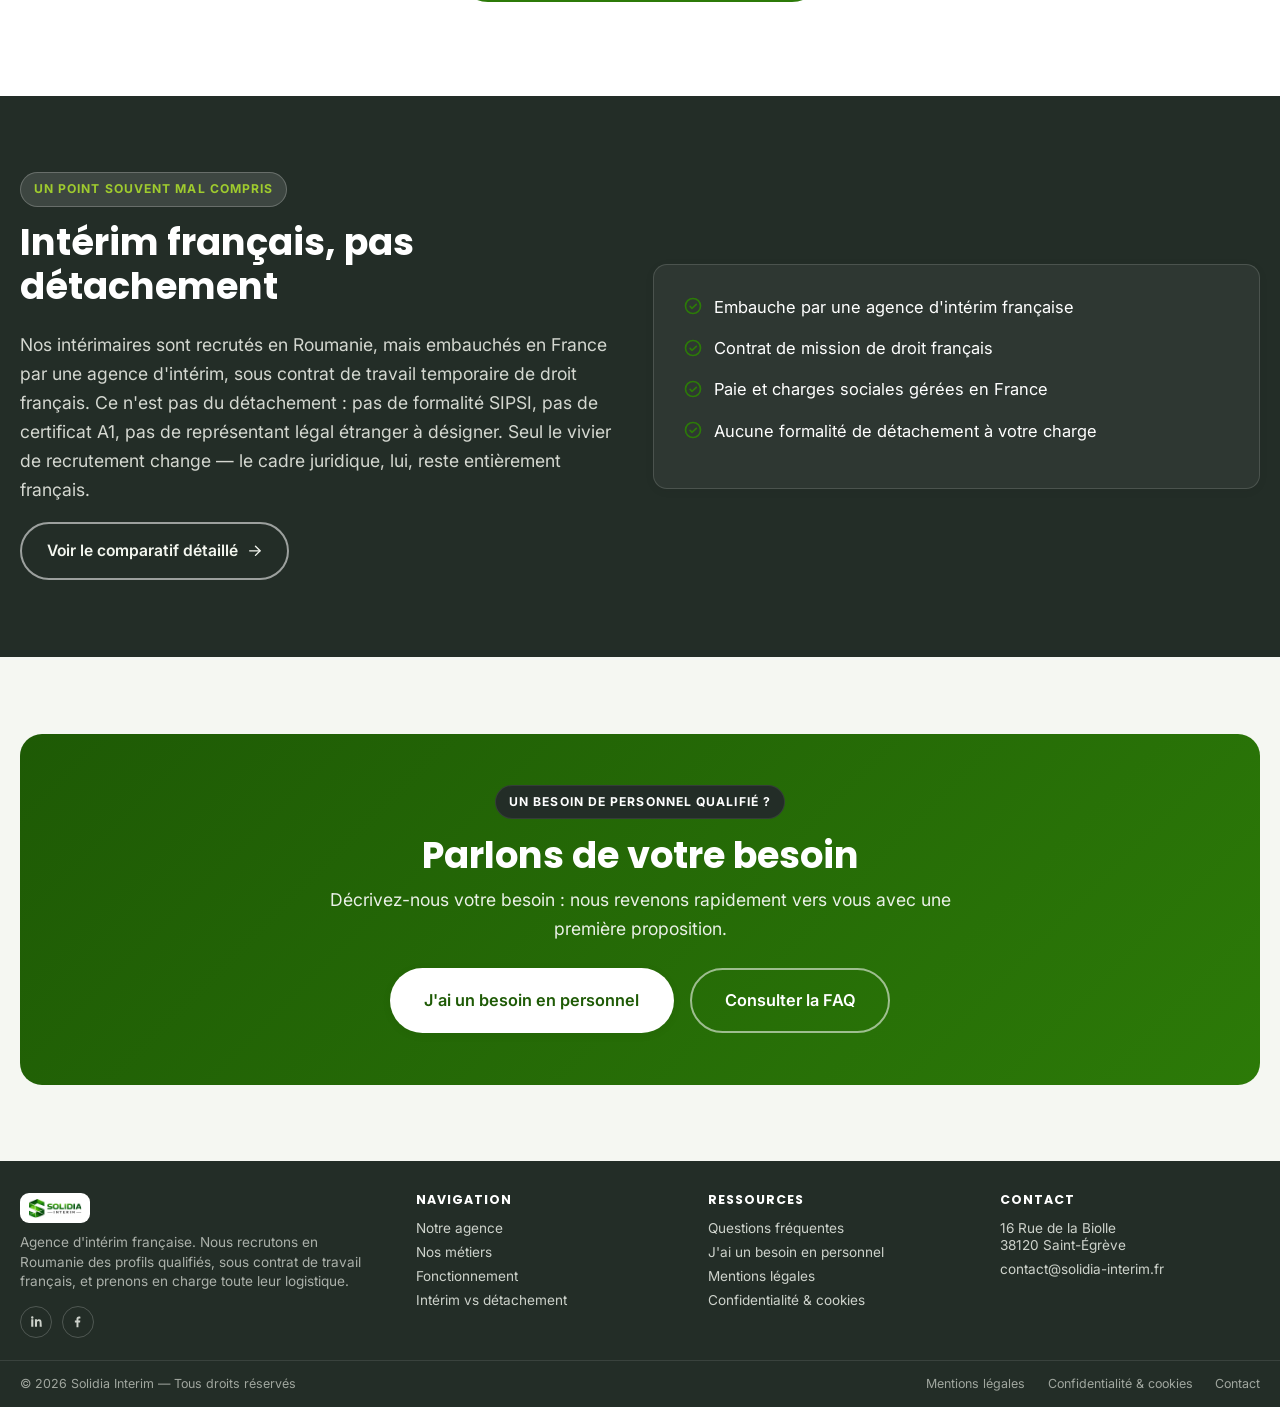
==== commit f68252a6: "Add files via upload" ====
--- a/index.html
+++ b/index.html
@@ -103,7 +103,7 @@
 <section class="hero">
   <div class="hero-blob b1"></div>
   <div class="hero-blob b2"></div>
-  <img class="hero-logo-mark" src="images/logo.png" alt="" aria-hidden="true">
+  <img class="hero-logo-mark" src="images/logo-watermark-white.png" alt="" aria-hidden="true">
   <div class="container">
     <span class="kicker">Agence d'intérim franco-roumaine</span>
     <h1>Des intérimaires qualifiés<br>recrutés en Roumanie<br><span class="accent">Contrats 100&nbsp;% de droit français</span></h1>
--- a/css/styles.css
+++ b/css/styles.css
@@ -190,7 +190,7 @@
 .hero-blob{ display:none; }
 .hero-logo-mark{
   position:absolute; right:3%; top:50%; transform:translateY(-50%); height:62%;
-  opacity:.07; filter:brightness(0) invert(1); pointer-events:none; z-index:0;
+  opacity:.07; pointer-events:none; z-index:0;
 }
 .hero .container{ position:relative; z-index:2; text-align:center; }
 .hero .kicker{ background:rgba(255,255,255,.1); color:var(--brand-lime); border-color:rgba(255,255,255,.25); }
@@ -201,9 +201,10 @@
 .hero-float-card{
   position:relative; z-index:2;
   margin:3rem auto 0; max-width:840px;
-  background:rgba(255,255,255,.06); backdrop-filter:blur(6px); border:1px solid rgba(255,255,255,.14); border-radius:var(--radius-lg);
+  background:rgba(255,255,255,.06); -webkit-backdrop-filter:blur(6px); backdrop-filter:blur(6px); border:1px solid rgba(255,255,255,.14); border-radius:var(--radius-lg);
   padding:1.8rem 2rem;
   display:flex; justify-content:space-around; flex-wrap:wrap; gap:1.5rem;
+  overflow:hidden; isolation:isolate;
 }
 .hero-float-card div{ text-align:center; }
 .hero-float-card .icon-badge{ width:42px; height:42px; border-radius:12px; margin:0 auto .6rem; background:rgba(255,255,255,.12); color:var(--brand-lime); }
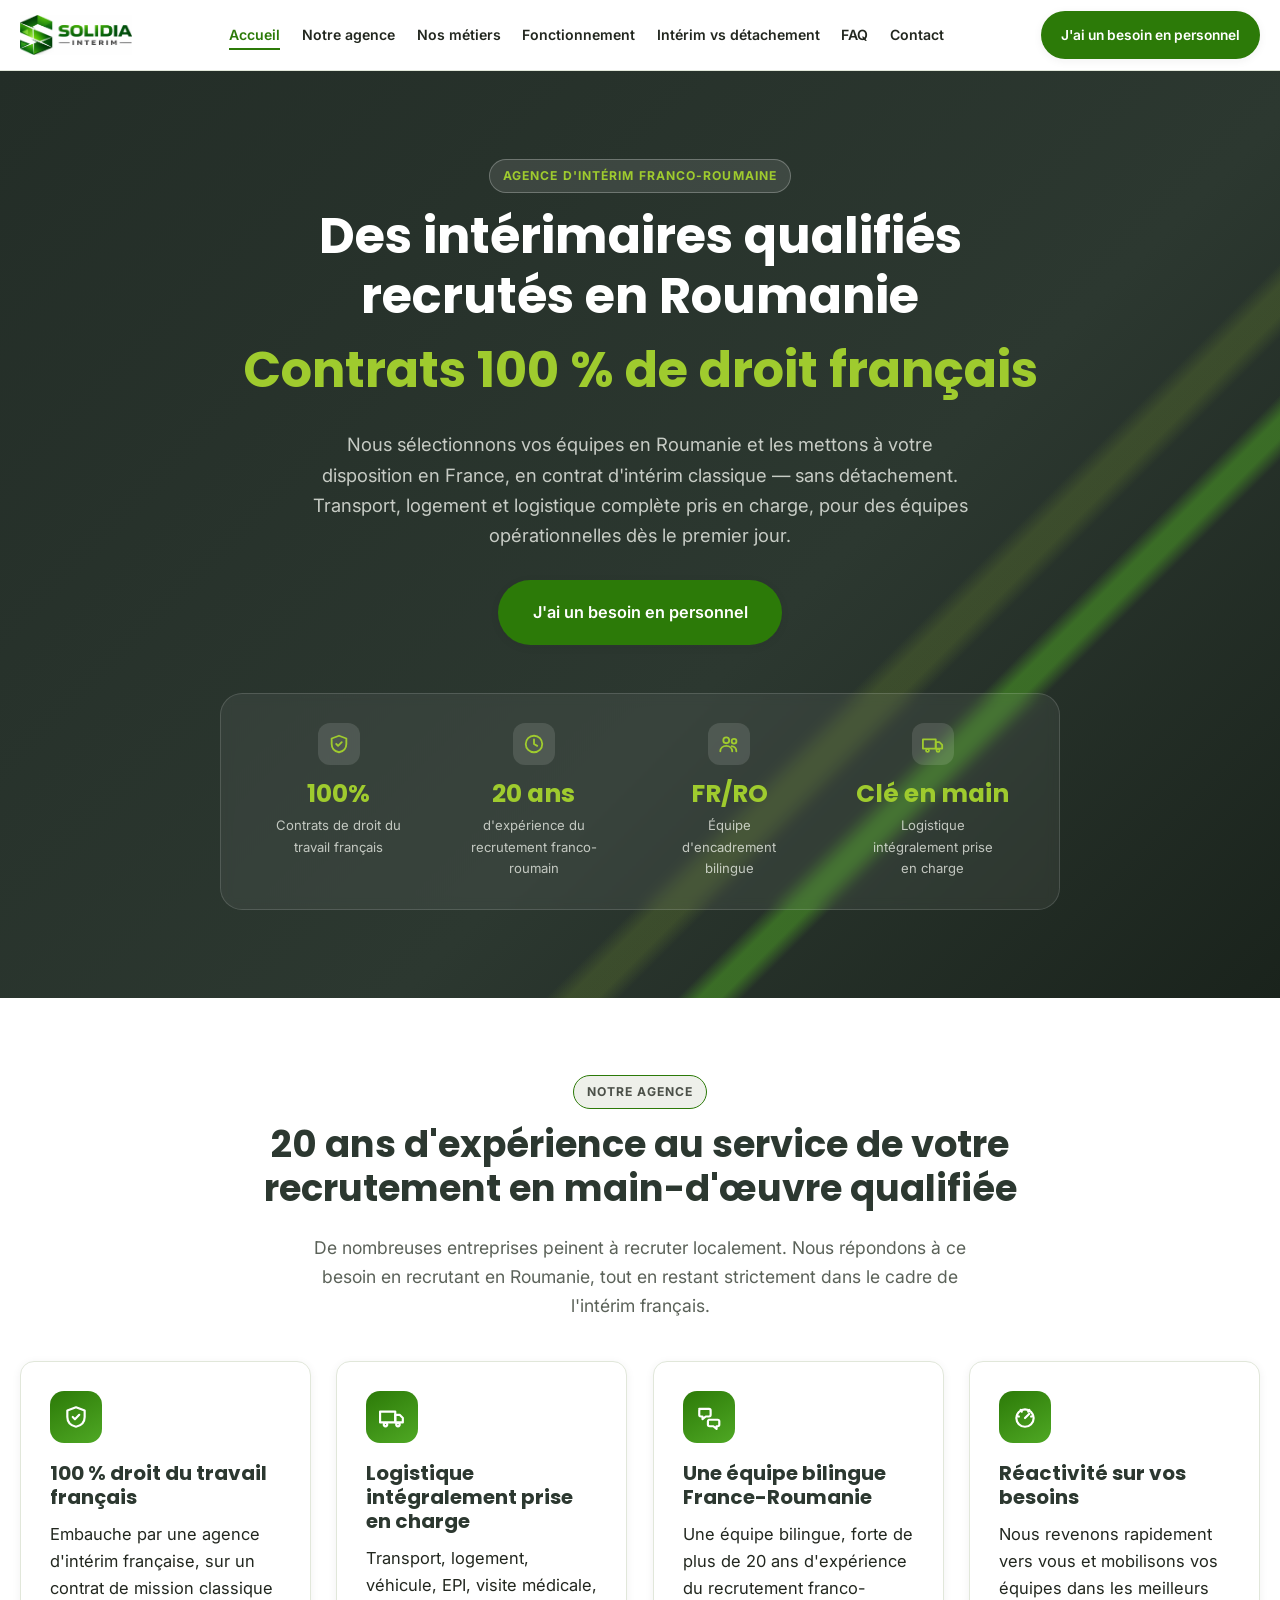
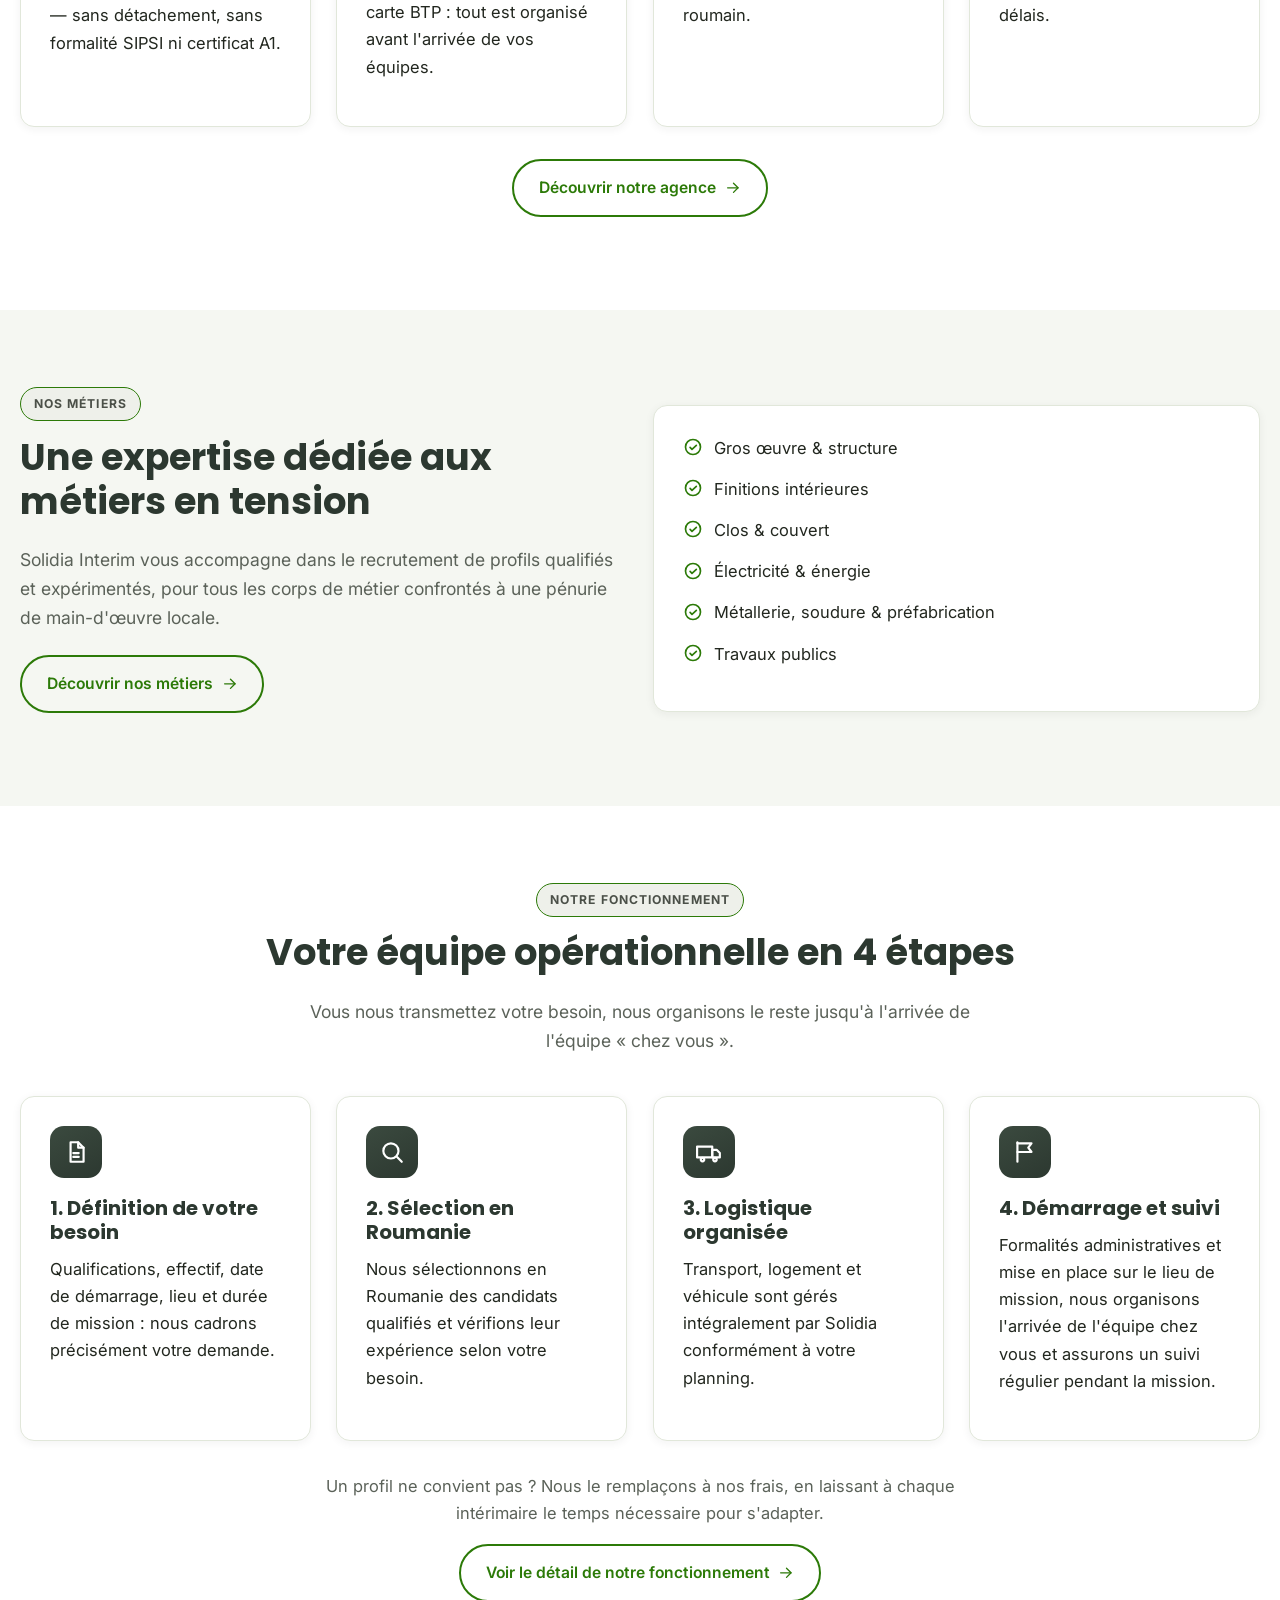
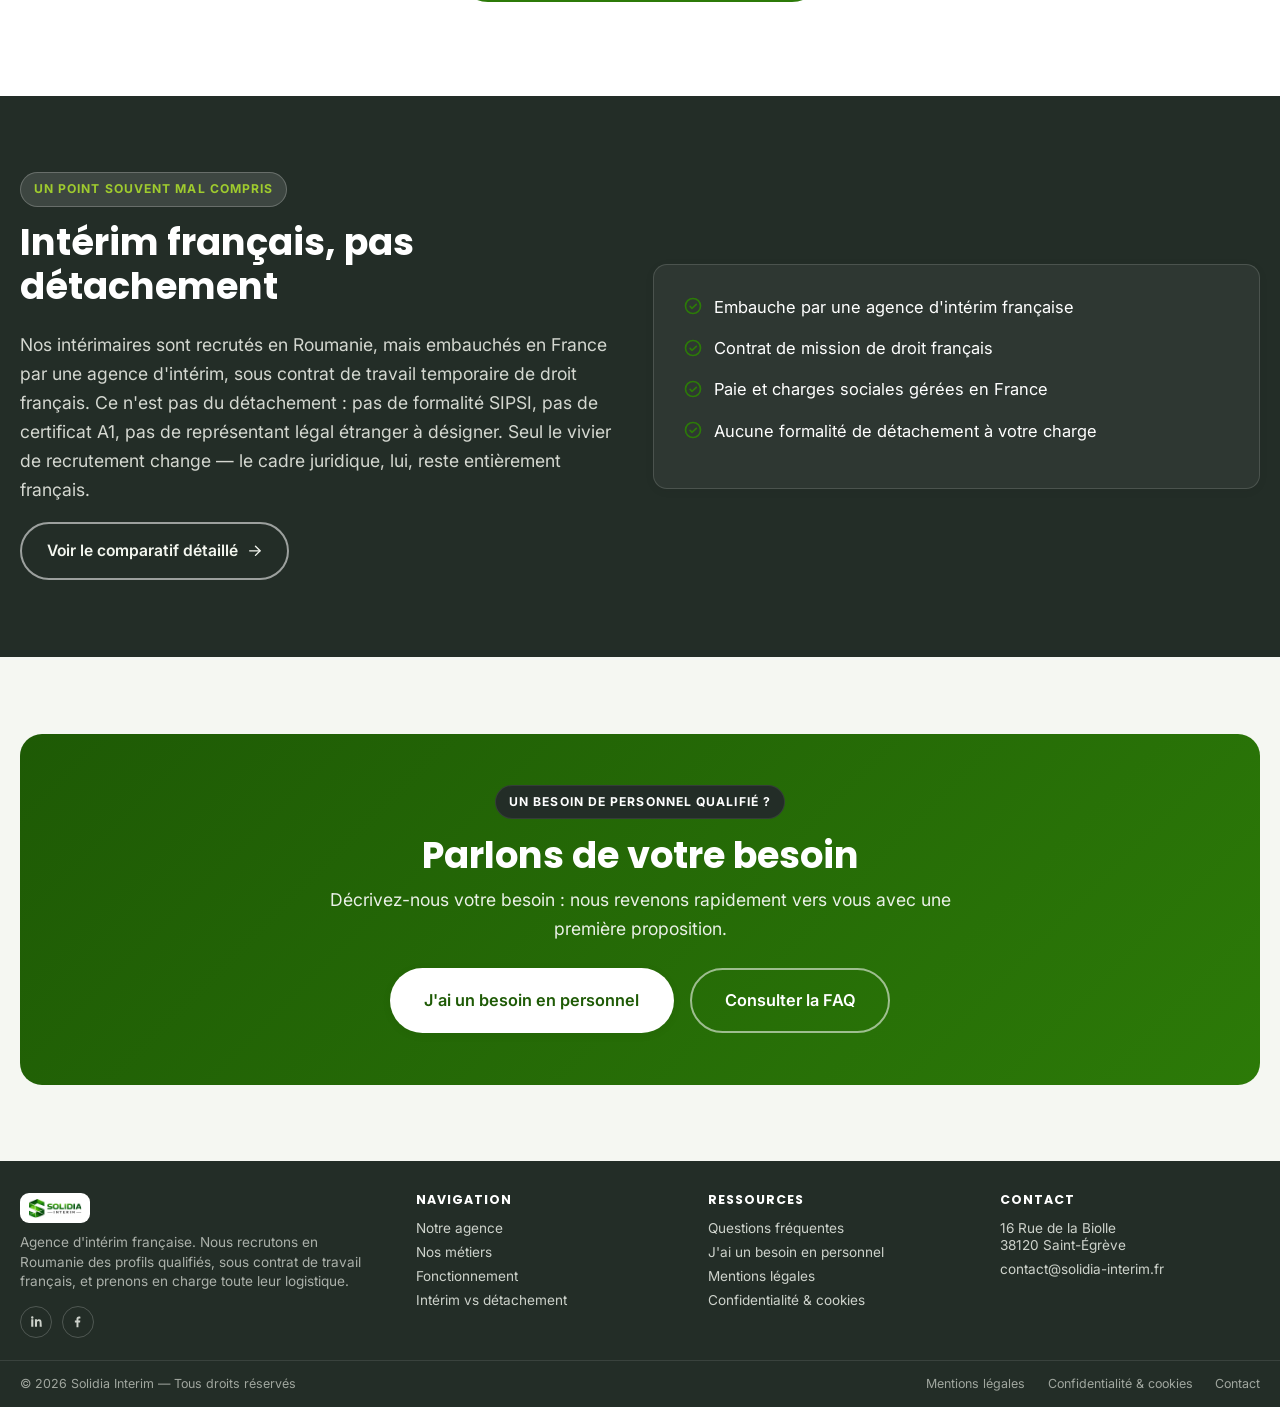
==== commit 8478f8ae: "Add files via upload" ====
--- a/index.html
+++ b/index.html
@@ -103,7 +103,6 @@
 <section class="hero">
   <div class="hero-blob b1"></div>
   <div class="hero-blob b2"></div>
-  <img class="hero-logo-mark" src="images/logo-watermark-white.png" alt="" aria-hidden="true">
   <div class="container">
     <span class="kicker">Agence d'intérim franco-roumaine</span>
     <h1>Des intérimaires qualifiés<br>recrutés en Roumanie<br><span class="accent">Contrats 100&nbsp;% de droit français</span></h1>
--- a/css/styles.css
+++ b/css/styles.css
@@ -188,10 +188,6 @@
   z-index:0;
 }
 .hero-blob{ display:none; }
-.hero-logo-mark{
-  position:absolute; right:3%; top:50%; transform:translateY(-50%); height:62%;
-  opacity:.07; pointer-events:none; z-index:0;
-}
 .hero .container{ position:relative; z-index:2; text-align:center; }
 .hero .kicker{ background:rgba(255,255,255,.1); color:var(--brand-lime); border-color:rgba(255,255,255,.25); }
 .hero h1{ color:#fff; margin-inline:auto; max-width:34ch; }
